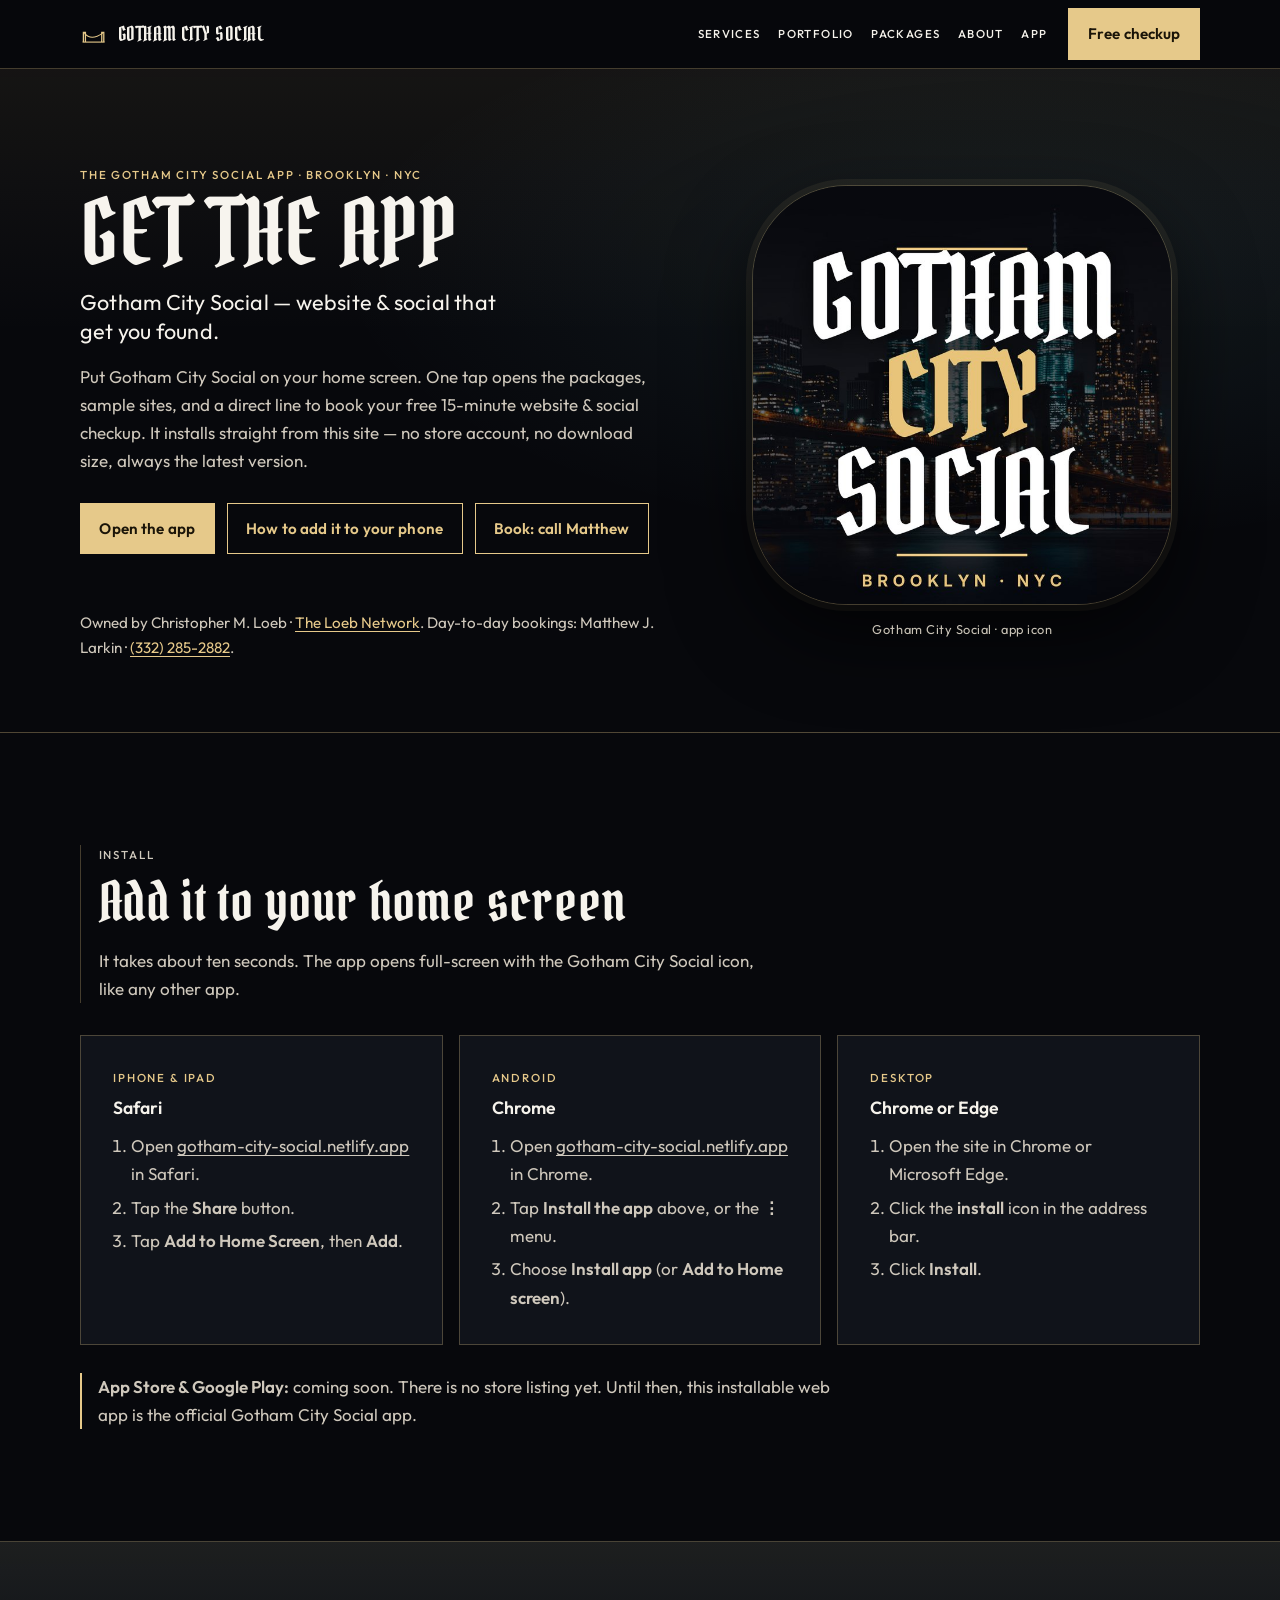
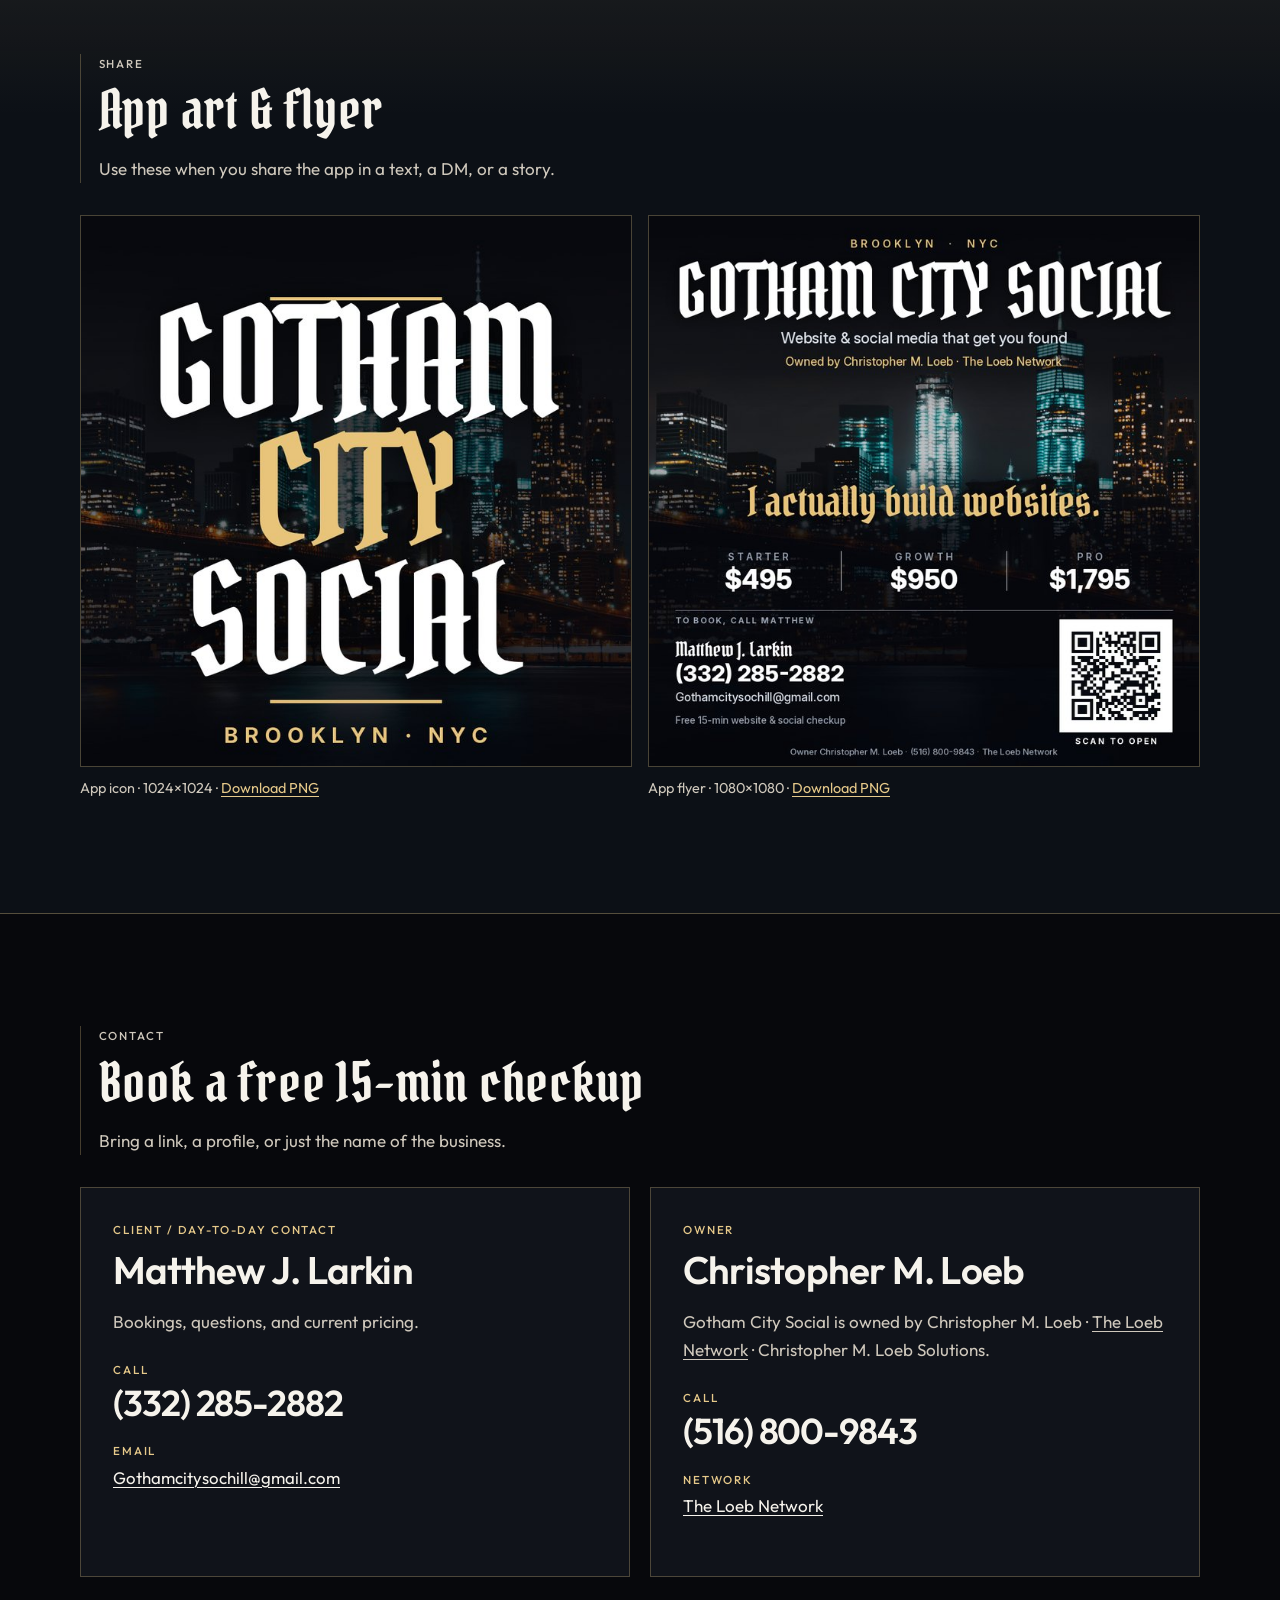
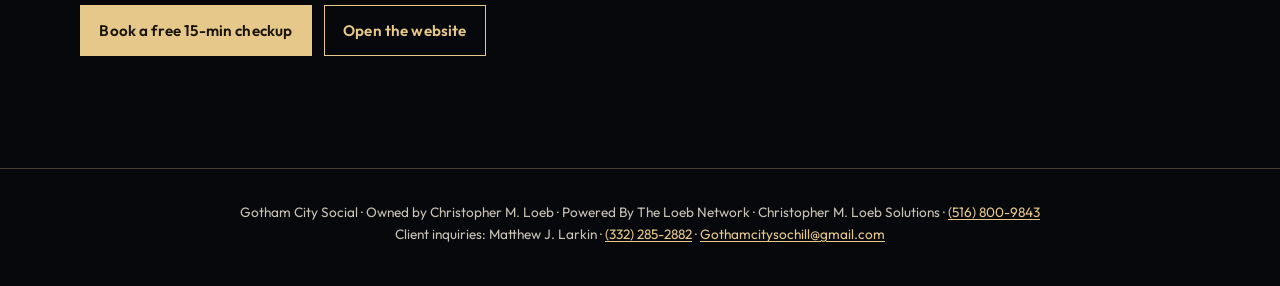
==== app/index.html @ 76d42163 "Add Gotham City Social web app: /app/ page, manifest, icons, service worker, Get the app links" ====
<!DOCTYPE html>
<html lang="en">
  <head>
    <meta charset="UTF-8" />
    <meta name="viewport" content="width=device-width, initial-scale=1" />
    <title>Get the app · Gotham City Social</title>
    <meta
      name="description"
      content="Get the Gotham City Social app — website &amp; social that get you found. Install it on your phone's home screen. Owned by Christopher M. Loeb · The Loeb Network. Bookings: Matthew J. Larkin, (332) 285-2882."
    />
    <meta name="theme-color" content="#07080c" />
    <meta property="og:title" content="Get the Gotham City Social app" />
    <meta property="og:description" content="Website &amp; social that get you found. Install Gotham City Social on your home screen." />
    <meta property="og:type" content="website" />
    <meta property="og:image" content="https://gotham-city-social.netlify.app/assets/app/GothamCitySocial_App_1024.png" />
    <meta name="twitter:card" content="summary_large_image" />
    <link rel="manifest" href="../manifest.webmanifest" />
    <link rel="icon" href="../favicon.svg" type="image/svg+xml" />
    <link rel="icon" href="../assets/app/icon-32.png" sizes="32x32" type="image/png" />
    <link rel="apple-touch-icon" href="../assets/app/icon-180.png" />
    <meta name="apple-mobile-web-app-capable" content="yes" />
    <meta name="mobile-web-app-capable" content="yes" />
    <meta name="apple-mobile-web-app-title" content="Gotham Social" />
    <meta name="apple-mobile-web-app-status-bar-style" content="black-translucent" />
    <link rel="preload" href="../assets/pirata-one-latin-400-normal.woff2" as="font" type="font/woff2" crossorigin />
    <link rel="stylesheet" crossorigin href="../assets/index-B3bpZX9e.css">
    <style>
      .app-hero { padding: clamp(3.5rem, 8vw, 6rem) 0 clamp(3rem, 6vw, 4.5rem); border-bottom: 1px solid var(--line);
        background: radial-gradient(90% 70% at 80% 30%, #8fe3ee14, transparent 60%), linear-gradient(#e6c98a10, transparent 40%), var(--bg); }
      .app-grid { display: grid; gap: clamp(2rem, 5vw, 4rem); align-items: center; grid-template-columns: 1.1fr 0.9fr; }
      .app-hero h1 { font-family: var(--font-gothic); font-weight: 400; color: #f7f4ee; text-transform: uppercase;
        font-size: clamp(3rem, 8vw, 5.6rem); line-height: 0.95; letter-spacing: 0.015em; margin: 0.4rem 0 0.8rem; }
      .app-hero .tagline { color: var(--ink); font-size: clamp(1.1rem, 2.2vw, 1.35rem); max-width: 30ch; }
      .app-hero .pitch { color: var(--muted); margin-top: 1rem; max-width: 52ch; }
      .app-art { justify-self: center; width: min(100%, 420px); }
      .app-art img { width: 100%; height: auto; display: block; border-radius: 22.5%; border: 1px solid var(--line);
        box-shadow: 0 30px 80px #000a, 0 0 0 6px #e6c98a14; }
      .app-art figcaption { color: var(--quiet); font-size: 0.8rem; text-align: center; margin-top: 0.9rem; letter-spacing: 0.04em; }
      .app-cta { display: flex; flex-wrap: wrap; gap: 0.75rem; margin-top: 1.75rem; }
      .app-cta [hidden] { display: none !important; }
      .install-status { color: var(--gold); font-size: 0.9rem; margin-top: 0.85rem; min-height: 1.3em; }
      .app-owner { color: var(--muted); font-size: 0.95rem; margin-top: 1.5rem; }
      .app-owner a { color: var(--gold); }
      .steps { display: grid; gap: 1rem; grid-template-columns: repeat(3, 1fr); margin-top: 2rem; }
      .steps h3 { font-family: var(--font-sans); font-weight: 600; font-size: 1.1rem; margin: 0.4rem 0 0.6rem; color: var(--ink); }
      .steps ol { margin: 0; padding-left: 1.15rem; color: var(--muted); display: grid; gap: 0.35rem; }
      .store-note { margin-top: 1.75rem; color: var(--muted); border-left: 2px solid var(--gold); padding-left: 1rem; max-width: 70ch; }
      .downloads { display: grid; gap: 1rem; grid-template-columns: repeat(2, minmax(0, 1fr)); margin-top: 2rem; }
      .downloads figure { margin: 0; }
      .downloads img { width: 100%; height: auto; display: block; border: 1px solid var(--line); }
      .downloads figcaption { margin-top: 0.6rem; color: var(--muted); font-size: 0.9rem; }
      .downloads a { color: var(--gold); }
      .app-contacts { display: grid; gap: 1.25rem; grid-template-columns: 1fr 1fr; margin-top: 2rem; }
      .ownership-strip { color: var(--quiet); text-align: center; font-size: 0.85rem; padding: 2rem 1.25rem 2.5rem; border-top: 1px solid var(--line); }
      .ownership-strip a { color: var(--gold); }
      @media (max-width: 860px) {
        .app-grid, .steps, .app-contacts { grid-template-columns: 1fr; }
        .app-art { order: -1; width: min(70%, 300px); }
      }
      @media (max-width: 520px) { .downloads { grid-template-columns: 1fr; } }
    </style>
  </head>
  <body>
    <a class="skip" href="#content">Skip to content</a>
    <header class="site-header">
      <div class="header-bar wrap">
        <a class="brand" href="../">
          <svg class="brand-mark" viewBox="0 0 32 32" aria-hidden="true">
            <path d="M4 26V14.5h2.4V26M25.6 26V14.5H28V26" fill="none" stroke="#e6c98a" stroke-width="1.5"/>
            <path d="M5.2 15.4C9 20.2 16 23 26.8 15.4" fill="none" stroke="#e6c98a" stroke-width="1.3"/>
            <path d="M3 26h26" stroke="#e6c98a" stroke-width="1.3"/>
          </svg>
          <span>Gotham City Social</span>
        </a>
        <nav class="desktop-nav" aria-label="Primary">
          <a href="../#services">Services</a>
          <a href="../#portfolio">Portfolio</a>
          <a href="../#packages">Packages</a>
          <a href="../#about">About</a>
          <a href="./" aria-current="page">App</a>
          <a class="btn btn-primary menu-cta" href="../#contact">Free checkup</a>
        </nav>
        <details class="menu">
          <summary>
            <span class="sr-only">Menu</span>
            <span class="burger" aria-hidden="true"><span></span></span>
          </summary>
          <nav class="menu-panel" aria-label="Primary">
            <a href="../#services">Services</a>
            <a href="../#portfolio">Portfolio</a>
            <a href="../#packages">Packages</a>
            <a href="../#about">About</a>
            <a href="./" aria-current="page">App</a>
            <a class="btn btn-primary menu-cta" href="../#contact">Free checkup</a>
          </nav>
        </details>
      </div>
    </header>

    <main id="content">
      <section class="app-hero" aria-labelledby="app-title">
        <div class="wrap app-grid">
          <div>
            <p class="kicker">The Gotham City Social app · Brooklyn · NYC</p>
            <h1 id="app-title">Get the app</h1>
            <p class="tagline">Gotham City Social — website &amp; social that get you found.</p>
            <p class="pitch">
              Put Gotham City Social on your home screen. One tap opens the packages, sample sites, and a direct line
              to book your free 15-minute website &amp; social checkup. It installs straight from this site — no store
              account, no download size, always the latest version.
            </p>
            <div class="app-cta">
              <button id="install-btn" class="btn btn-primary" type="button" hidden>Install the app</button>
              <a id="open-app" class="btn btn-primary" href="../">Open the app</a>
              <a class="btn btn-ghost" href="#install">How to add it to your phone</a>
              <a class="btn btn-ghost" href="tel:+13322852882">Book: call Matthew</a>
            </div>
            <p id="install-status" class="install-status" role="status"></p>
            <p class="app-owner">
              Owned by Christopher M. Loeb ·
              <a href="https://starfall-tek.github.io/loeb-network-preview/">The Loeb Network</a>.
              Day-to-day bookings: Matthew J. Larkin ·
              <a href="tel:+13322852882">(332) 285-2882</a>.
            </p>
          </div>
          <figure class="app-art">
            <img src="../assets/app/app-art-720.jpg" width="720" height="720"
              alt="Gotham City Social app icon: GOTHAM CITY SOCIAL in gothic lettering over the Brooklyn Bridge and Lower Manhattan skyline at night." />
            <figcaption>Gotham City Social · app icon</figcaption>
          </figure>
        </div>
      </section>

      <section class="section" id="install" aria-labelledby="install-title">
        <div class="wrap">
          <div class="section-intro">
            <p class="index">Install</p>
            <h2 id="install-title">Add it to your home screen</h2>
            <p>It takes about ten seconds. The app opens full-screen with the Gotham City Social icon, like any other app.</p>
          </div>
          <div class="steps">
            <div class="contact-card">
              <p class="kicker">iPhone &amp; iPad</p>
              <h3>Safari</h3>
              <ol>
                <li>Open <a href="https://gotham-city-social.netlify.app/">gotham-city-social.netlify.app</a> in Safari.</li>
                <li>Tap the <strong>Share</strong> button.</li>
                <li>Tap <strong>Add to Home Screen</strong>, then <strong>Add</strong>.</li>
              </ol>
            </div>
            <div class="contact-card">
              <p class="kicker">Android</p>
              <h3>Chrome</h3>
              <ol>
                <li>Open <a href="https://gotham-city-social.netlify.app/">gotham-city-social.netlify.app</a> in Chrome.</li>
                <li>Tap <strong>Install the app</strong> above, or the <strong>⋮</strong> menu.</li>
                <li>Choose <strong>Install app</strong> (or <strong>Add to Home screen</strong>).</li>
              </ol>
            </div>
            <div class="contact-card">
              <p class="kicker">Desktop</p>
              <h3>Chrome or Edge</h3>
              <ol>
                <li>Open the site in Chrome or Microsoft Edge.</li>
                <li>Click the <strong>install</strong> icon in the address bar.</li>
                <li>Click <strong>Install</strong>.</li>
              </ol>
            </div>
          </div>
          <p class="store-note">
            <strong>App Store &amp; Google Play:</strong> coming soon. There is no store listing yet. Until then, this
            installable web app is the official Gotham City Social app.
          </p>
        </div>
      </section>

      <section class="section band" id="share" aria-labelledby="share-title">
        <div class="wrap">
          <div class="section-intro">
            <p class="index">Share</p>
            <h2 id="share-title">App art &amp; flyer</h2>
            <p>Use these when you share the app in a text, a DM, or a story.</p>
          </div>
          <div class="downloads">
            <figure>
              <img src="../assets/app/app-art-720.jpg" width="720" height="720" loading="lazy"
                alt="Gotham City Social app icon, 1024 by 1024." />
              <figcaption>App icon · 1024×1024 ·
                <a href="../assets/app/GothamCitySocial_App_1024.png" download>Download PNG</a></figcaption>
            </figure>
            <figure>
              <img src="../assets/app/app-poster-720.jpg" width="720" height="720" loading="lazy"
                alt="Gotham City Social flyer: I actually build websites. Starter $495, Growth $950, Pro $1,795. To book, call Matthew J. Larkin at (332) 285-2882. QR code to the website." />
              <figcaption>App flyer · 1080×1080 ·
                <a href="../assets/app/GothamCitySocial_App_1080.png" download>Download PNG</a></figcaption>
            </figure>
          </div>
        </div>
      </section>

      <section class="section" id="contact" aria-labelledby="contact-title">
        <div class="wrap">
          <div class="section-intro">
            <p class="index">Contact</p>
            <h2 id="contact-title">Book a free 15-min checkup</h2>
            <p>Bring a link, a profile, or just the name of the business.</p>
          </div>
          <div class="app-contacts">
            <div class="contact-card">
              <p class="kicker">Client / day-to-day contact</p>
              <h2>Matthew J. Larkin</h2>
              <p class="offer">Bookings, questions, and current pricing.</p>
              <dl class="contact-list">
                <div><dt>Call</dt><dd><a class="phone" href="tel:+13322852882">(332) 285-2882</a></dd></div>
                <div><dt>Email</dt><dd><a class="email" href="mailto:Gothamcitysochill@gmail.com">Gothamcitysochill@gmail.com</a></dd></div>
              </dl>
            </div>
            <div class="contact-card">
              <p class="kicker">Owner</p>
              <h2>Christopher M. Loeb</h2>
              <p class="offer">
                Gotham City Social is owned by Christopher M. Loeb ·
                <a href="https://starfall-tek.github.io/loeb-network-preview/">The Loeb Network</a> · Christopher M. Loeb Solutions.
              </p>
              <dl class="contact-list">
                <div><dt>Call</dt><dd><a class="phone" href="tel:+15168009843">(516) 800-9843</a></dd></div>
                <div><dt>Network</dt><dd><a href="https://starfall-tek.github.io/loeb-network-preview/">The Loeb Network</a></dd></div>
              </dl>
            </div>
          </div>
          <div class="app-cta">
            <a class="btn btn-primary" href="../#contact">Book a free 15-min checkup</a>
            <a class="btn btn-ghost" href="../">Open the website</a>
          </div>
        </div>
      </section>
    </main>

    <footer class="ownership-strip">
      Gotham City Social · Owned by Christopher M. Loeb · Powered By The Loeb Network · Christopher M. Loeb Solutions ·
      <a href="tel:+15168009843">(516) 800-9843</a><br />
      Client inquiries: Matthew J. Larkin · <a href="tel:+13322852882">(332) 285-2882</a> ·
      <a href="mailto:Gothamcitysochill@gmail.com">Gothamcitysochill@gmail.com</a>
    </footer>

    <script>
      (function () {
        var menu = document.querySelector(".menu");
        if (menu) menu.querySelectorAll("a").forEach(function (a) { a.addEventListener("click", function () { menu.removeAttribute("open"); }); });
        if ("serviceWorker" in navigator) {
          window.addEventListener("load", function () { navigator.serviceWorker.register("../sw.js", { scope: "../" }).catch(function () {}); });
        }
        var btn = document.getElementById("install-btn");
        var status = document.getElementById("install-status");
        var deferred = null;
        var standalone = window.matchMedia("(display-mode: standalone)").matches || window.navigator.standalone === true;
        if (standalone) { status.textContent = "You're using the installed app."; }
        else if (/iphone|ipad|ipod/i.test(navigator.userAgent)) {
          status.textContent = "On iPhone/iPad: tap Share, then Add to Home Screen.";
        }
        window.addEventListener("beforeinstallprompt", function (e) {
          e.preventDefault(); deferred = e; btn.hidden = false;
        });
        btn.addEventListener("click", function () {
          if (!deferred) return;
          deferred.prompt();
          deferred.userChoice.then(function (r) {
            status.textContent = r.outcome === "accepted" ? "Installed — look for Gotham Social on your home screen." : "No problem — you can install it any time from this page.";
            deferred = null; btn.hidden = true;
          });
        });
        window.addEventListener("appinstalled", function () { status.textContent = "Installed — look for Gotham Social on your home screen."; btn.hidden = true; });
      })();
    </script>
  </body>
</html>
---- assets/index-B3bpZX9e.css ----
@font-face{font-family:"Pirata One";font-style:normal;font-display:swap;font-weight:400;src:url(./pirata-one-latin-400-normal.woff2)format("woff2");unicode-range:U+0000-00FF,U+0131,U+0152-0153,U+02BB-02BC,U+02C6,U+02DA,U+02DC,U+0304,U+0308,U+0329,U+2000-206F,U+20AC,U+2122,U+2191,U+2193,U+2212,U+2215,U+FEFF,U+FFFD}@font-face{font-family:Outfit;font-style:normal;font-display:swap;font-weight:400;src:url(./outfit-latin-400-normal-BGsTXAXT.woff2)format("woff2"),url(./outfit-latin-400-normal-DMwTpYkH.woff)format("woff")}@font-face{font-family:Outfit;font-style:normal;font-display:swap;font-weight:500;src:url(./outfit-latin-500-normal-DKnIMDSk.woff2)format("woff2"),url(./outfit-latin-500-normal-ClnHRwRh.woff)format("woff")}@font-face{font-family:Outfit;font-style:normal;font-display:swap;font-weight:600;src:url(./outfit-latin-600-normal-B7SfZ07L.woff2)format("woff2"),url(./outfit-latin-600-normal-BEfTtDA7.woff)format("woff")}:root{--bg:#07080c;--bg-raise:#10131a;--ink:#f6f3ec;--muted:#cfc8bc;--quiet:#c8c2b6;--gold:#e6c98a;--gold-deep:#c6a15e;--line:#e6c98a47;--teal:#8fe3ee;--font-sans:"Outfit", "Avenir Next", "Segoe UI", sans-serif;--font-gothic:"Pirata One", Palatino, "Palatino Linotype", serif;--font-quote:"Pirata One", Palatino, "Palatino Linotype", serif;--header:4.25rem;--wrap:1120px;--lightningcss-light: ;--lightningcss-dark:initial;color-scheme:dark}*,:before,:after{box-sizing:border-box}html{scroll-behavior:smooth}body{font-family:var(--font-sans);color:var(--ink);background:var(--bg);text-rendering:optimizelegibility;margin:0;font-size:1.0625rem;font-weight:400;line-height:1.65}img,svg{max-width:100%}h1,h2,h3,p,blockquote,dl,dd{margin:0}a{color:inherit;text-underline-offset:.18em}:focus-visible{outline:2px solid var(--gold);outline-offset:3px}::selection{color:#1a1408;background:#e6c98a}.sr-only{clip:rect(0, 0, 0, 0);white-space:nowrap;border:0;width:1px;height:1px;margin:-1px;padding:0;position:absolute;overflow:hidden}.skip{z-index:100;background:var(--gold);color:#1a1408;padding:.65rem .9rem;font-weight:600;text-decoration:none;position:fixed;top:.75rem;left:1rem;transform:translateY(-160%)}.skip:focus{transform:none}.skip:focus-visible,.btn-primary:focus-visible{outline-color:#fff8e8}.wrap{width:min(var(--wrap), calc(100% - 2.5rem));margin-inline:auto}.kicker,.index,.rate-tag,.contact-list dt,.field label,.menu-panel a:not(.btn){letter-spacing:.16em;text-transform:uppercase;color:var(--gold);font-size:.72rem;font-weight:500}.section{padding:clamp(4.25rem,9vw,7rem) 0;scroll-margin-top:5.25rem}.section h2,.borough-cta h2,.hero h1,.footer-brand{font-family:var(--font-gothic);letter-spacing:.015em;text-wrap:balance;font-weight:400;line-height:1.08}.section h2{margin:.55rem 0 1rem;font-size:clamp(2.2rem,4.6vw,3.35rem);line-height:1.08}.lede,.section-intro p,.about-copy p{color:var(--muted);max-width:62ch}.section-intro p+p,.about-copy p+p{margin-top:1rem}.site-header{z-index:30;border-bottom:1px solid var(--line);-webkit-backdrop-filter:blur(16px);backdrop-filter:blur(16px);background:#07080ceb;position:sticky;top:0}.header-bar{min-height:var(--header);justify-content:space-between;align-items:center;gap:1rem;display:flex}.brand{color:var(--ink);align-items:center;gap:.65rem;min-height:44px;text-decoration:none;display:inline-flex}.brand-mark{flex:none;width:1.7rem;height:1.7rem}.brand span{font-family:var(--font-gothic);letter-spacing:.03em;text-transform:uppercase;font-size:1.28rem;font-weight:400;line-height:1}summary{cursor:pointer;place-items:center;min-width:44px;min-height:44px;list-style:none;display:grid}summary::-webkit-details-marker{display:none}.burger{width:20px;height:14px;display:block;position:relative}.burger:before,.burger:after,.burger span{background:var(--ink);content:"";width:100%;height:1.5px;position:absolute;left:0}.burger:before{top:0}.burger span{top:6px}.burger:after{bottom:0}.menu[open] .burger:before{top:6px;transform:rotate(45deg)}.menu[open] .burger:after{bottom:6px;transform:rotate(-45deg)}.menu[open] .burger span{opacity:0}.menu-panel{border-bottom:1px solid var(--line);background:#0c0e13;flex-direction:column;gap:.15rem;padding:.4rem 1.25rem 1.15rem;display:none;position:absolute;top:100%;left:0;right:0}.menu[open] .menu-panel{display:flex}.menu-panel a:not(.btn){min-height:44px;color:var(--ink);align-items:center;font-size:.82rem;text-decoration:none;display:flex}.menu-panel a:not(.btn):hover{color:var(--gold)}.menu-cta{align-self:flex-start;margin-top:.4rem}.desktop-nav{display:none}.desktop-nav a:not(.btn){min-height:44px;color:var(--ink);letter-spacing:.12em;text-transform:uppercase;align-items:center;font-size:.72rem;font-weight:500;text-decoration:none;display:inline-flex}.desktop-nav a:not(.btn):hover{color:var(--gold)}.hero{min-height:calc(100svh - var(--header));background:radial-gradient(50% 42% at 86% 12%,#5ec4d02e,#0000 62%),radial-gradient(38% 32% at 6% 18%,#d6a85424,#0000 58%),linear-gradient(#05060a 0%,#0c121a 48%,#101820 78%,#07080c 100%);flex-direction:column;display:flex}.hero-copy{max-width:920px;padding-top:clamp(2.4rem,6vw,4.5rem);padding-bottom:1.25rem}.hero h1{color:#f7f4ee;text-transform:uppercase;margin:.35rem 0 .85rem;font-size:clamp(3.15rem,8vw,6.4rem);line-height:.95}.tagline{letter-spacing:.01em;max-width:36rem;font-size:clamp(1.15rem,2vw,1.4rem);font-weight:400;line-height:1.35}.hero-quote{max-width:18em;font-family:var(--font-quote);color:var(--gold);margin:1.35rem 0 0;font-size:clamp(2.4rem,5.4vw,4.15rem);font-style:normal;font-weight:400;letter-spacing:.01em;line-height:1.12}.hero-quote:before{content:"";background:var(--gold);width:3rem;height:1px;margin-bottom:.75rem;display:block}.cta-row{flex-wrap:wrap;gap:.75rem;margin-top:1.6rem;display:flex}.btn{border:1px solid var(--gold);min-height:48px;font:inherit;letter-spacing:.01em;cursor:pointer;color:var(--gold);background:0 0;justify-content:center;align-items:center;padding:.75rem 1.15rem;font-size:.95rem;font-weight:600;text-decoration:none;display:inline-flex}.btn-primary{background:var(--gold);color:#1a1408}.btn-primary:hover{background:#f0d7a4}.btn-ghost:hover{background:#e6c98a1a}.hero-contact{color:var(--muted);flex-wrap:wrap;gap:.35rem .7rem;margin-top:1.35rem;display:flex}.hero-contact a{color:var(--gold)}.hero-contact a[href^=mailto\:]{overflow-wrap:anywhere}.skyline-wrap{background:linear-gradient(#0000 0%,#2040568c 48%,#0c121a26 100%);height:clamp(200px,32vw,380px);margin-top:auto}.skyline{object-fit:cover;object-position:center bottom;width:100%;height:100%;display:block}.borough-cta{border-bottom:1px solid var(--line);background:radial-gradient(55% 90% at 100% 40%,#5ec4d029,#0000 62%),radial-gradient(40% 80% at 0 80%,#d6a8541a,#0000 60%),#0b1016;padding:clamp(3.25rem,8vw,5rem) 0}.borough-cta h2{max-width:18ch;margin:.45rem 0 1.35rem;font-size:clamp(2.2rem,4.6vw,3.35rem)}.portfolio-strip{scroll-snap-type:x mandatory;grid-auto-columns:minmax(240px,78vw);grid-auto-flow:column;gap:.85rem;margin:1.75rem 0 0;padding:0 0 .75rem;scroll-padding-inline:.25rem;list-style:none;display:grid;overflow-x:auto}.portfolio-strip li{scroll-snap-align:start}.folio{height:100%;min-height:100%;color:var(--ink);border:1px solid var(--line);background:#0e1117;flex-direction:column;text-decoration:none;display:flex}.folio:hover{border-color:var(--gold)}.flag{color:var(--gold);letter-spacing:.02em;border-bottom:1px solid var(--line);padding:.5rem .75rem;font-size:.75rem;font-weight:500;display:block}.mini{gap:.35rem;min-height:168px;padding:.85rem;display:grid}.mini-kicker{letter-spacing:.14em;text-transform:uppercase;font-size:.68rem}.mini-title{font-size:1.35rem;line-height:1}.mini-line{opacity:.85;border-top:1px solid;justify-content:space-between;gap:.75rem;padding-top:.3rem;font-size:.85rem;display:flex}.mini-hester{color:#2a2118;background:#f3ecdf}.mini-hester .mini-title{font-family:Georgia,Iowan Old Style,serif}.mini-salt{color:#f3e6d4;background:#17130f}.mini-salt .mini-kicker,.mini-salt .mini-title{color:#e4c27a}.mini-ada{color:#161616;background:#f7f4ef}.ada-grid{grid-template-rows:46px 46px;grid-template-columns:1.2fr .8fr;gap:.35rem;display:grid}.ada-grid span:first-child{background:#163a78}.ada-grid span:nth-child(2){background:#e4572e}.ada-grid span:nth-child(3){background:#efd8b4}.ada-grid span:nth-child(4){background:#111}.mini-linden{color:#f4efe6;background:#111}.mini-linden .mini-title{letter-spacing:.08em;text-transform:uppercase;font-size:1.05rem}.mini-linden .mini-kicker{color:#d45b4a}.mini-marigold{color:#243024;background:#f6f1e4}.mini-marigold .mini-kicker{color:#c56a12}.mini-marigold .mini-title{font-family:Georgia,Iowan Old Style,serif}.folio-meta{border-top:1px solid var(--line);gap:.15rem;padding:.8rem .85rem .95rem;display:grid}.folio-name{font-weight:600}.folio-kind{color:var(--muted);font-size:.92rem}.channels{color:var(--gold);letter-spacing:.02em;flex-wrap:wrap;gap:.15rem 0;margin-top:.45rem;font-size:.78rem;font-weight:500;display:flex}.channels span+span:before{content:"·";color:var(--gold-deep);margin:0 .4rem}.scope{color:var(--ink);margin-top:.4rem}.package .channels{margin-top:.35rem}.services-layout{gap:2.25rem;display:grid}.section-intro{border-left:1px solid var(--line);padding-left:1.1rem}.service-list{margin:0;padding:0;list-style:none}.service-list li{border-top:1px solid var(--line);grid-template-columns:auto 1fr;gap:1rem 1.15rem;padding:1.2rem 0;display:grid}.service-list li:last-child{border-bottom:1px solid var(--line)}.num{font-family:var(--font-sans);color:var(--gold);padding-top:.15rem;font-size:1.7rem;line-height:1}.service-list h3,.process h3,.package h3{font-family:var(--font-sans);letter-spacing:0;text-transform:none;color:var(--ink);font-size:1.15rem;font-weight:500}.service-list p,.process p,.package p,.package li{color:var(--muted)}.process{gap:1.25rem;margin:clamp(2.5rem,6vw,4rem) auto 0;padding:0;list-style:none;display:grid}.process li{border-top:1px solid var(--line);padding-top:.9rem}.process .step{font-family:var(--font-sans);color:var(--gold);margin-bottom:.35rem;font-size:1.65rem;line-height:1;display:block}.band{border-block:1px solid var(--line);background:linear-gradient(#e6c98a14,#0000 18%),#0c1016}.price-grid{margin-top:2.2rem}.package{padding:1.5rem 0 1.35rem}.package+.package{border-top:1px solid var(--line)}.package.featured{box-shadow:inset 0 2px 0 var(--gold)}.package h3{letter-spacing:.2em;text-transform:uppercase;color:var(--gold);font-size:.78rem;font-weight:500}.price{letter-spacing:-.03em;color:var(--ink);font-variant-numeric:lining-nums;margin-top:.35rem;font-size:clamp(2.7rem,5vw,3.5rem);font-weight:600;line-height:1}.rate-tag{letter-spacing:.12em;margin-top:.45rem}.blurb{color:var(--ink);max-width:36ch;margin:.9rem 0 .35rem}.package ul{margin:.85rem 0 1.2rem;padding:0;list-style:none}.package li{margin:.4rem 0;padding-left:1rem;position:relative}.package li:before{content:"";background:var(--gold);width:.45rem;height:1px;position:absolute;top:.72em;left:0}.text-link{color:var(--gold);font-weight:500}.price-disclaimer{max-width:68ch;color:var(--muted);margin-top:1.5rem}.price-disclaimer a{color:var(--gold);overflow-wrap:anywhere}.about-grid{gap:2.5rem;display:grid}.about-quote{font-family:var(--font-quote);color:var(--gold);margin:.2rem 0 1.1rem;font-size:clamp(1.8rem,3vw,2.4rem);font-style:normal;font-weight:400;line-height:1.15}.place{color:var(--ink);margin-top:1.25rem}.contact-card{background:var(--bg-raise);border:1px solid var(--line);padding:clamp(1.25rem,3vw,2rem);scroll-margin-top:5.5rem}.contact-card h2{font-family:var(--font-sans);letter-spacing:-.02em;font-size:clamp(1.85rem,3vw,2.4rem);font-weight:600;line-height:1.15}.contact-card .kicker{margin-bottom:.35rem}.contact-card .offer{color:var(--muted);margin-top:.85rem}.contact-list{gap:1.1rem;margin:1.45rem 0 1.5rem;display:grid}.contact-list div{margin:0}.contact-list dd{margin:.2rem 0 0}.contact-list a{text-decoration-thickness:1px}.contact-list a:hover{color:var(--gold)}.phone{letter-spacing:-.03em;font-size:clamp(1.7rem,3vw,2.25rem);font-weight:600;line-height:1.15;text-decoration:none}.email{overflow-wrap:anywhere;font-size:1.05rem}.checkup-form{gap:.9rem;display:grid}.field label{margin-bottom:.4rem;display:block}input,textarea{width:100%;color:var(--ink);font:inherit;background:#0b0d12;border:1px solid #e6c98a66;border-radius:0;padding:.8rem .85rem;font-size:1rem}textarea{resize:vertical;min-height:8rem}input:focus-visible,textarea:focus-visible{outline-offset:1px;border-color:var(--gold)}:is(input:user-invalid,textarea:user-invalid){border-color:#e7b4b4}::placeholder{color:#b7b1a6}.form-note,.form-status{color:var(--muted);font-size:.95rem}.form-status:empty{display:none}.form-note a{color:var(--gold)}.checkup-form .btn{justify-self:start}.site-footer{border-top:1px solid var(--line);background:#05060a;padding-top:clamp(2.5rem,6vw,3.5rem)}.footer-grid{gap:1.5rem;display:grid}.footer-brand{text-transform:uppercase;margin-bottom:.45rem;font-size:clamp(2.15rem,4vw,3rem)}.site-footer p{color:var(--muted)}.site-footer .contact-name{color:var(--ink);font-weight:500}.site-footer a{color:var(--ink);text-decoration:none}.site-footer a:hover{color:var(--gold);text-decoration:underline}.footer-links{flex-wrap:wrap;gap:.35rem 1rem;margin-top:.35rem;display:flex}.footer-links a{align-items:center;min-height:44px;display:inline-flex}.footer-meta{border-top:1px solid #e6c98a24;flex-wrap:wrap;justify-content:space-between;gap:.4rem 1.5rem;margin-top:2rem;padding-top:1rem;font-size:.92rem;display:flex}.site-footer .operator{text-align:center;font-family:var(--font-sans);letter-spacing:.01em;color:var(--quiet);margin:1.75rem 0 0;padding:0 1.25rem 1.15rem;font-size:.6875rem;font-weight:400;line-height:1.45}@media (width>=720px){.process{grid-template-columns:repeat(3,1fr);gap:1.5rem}}@media (width>=800px){.portfolio-strip{grid-template-columns:repeat(auto-fit,minmax(210px,1fr));grid-auto-columns:auto;grid-auto-flow:row;overflow:visible}}@media (width>=900px){.services-layout{grid-template-columns:minmax(240px,.85fr) 1.15fr;align-items:start;gap:4rem}.section-intro{position:sticky;top:6.5rem}.about-grid{grid-template-columns:1fr 1fr;align-items:start;gap:4rem}}@media (width>=1080px){.menu{display:none}.desktop-nav{align-items:center;gap:1.1rem;display:flex}.desktop-nav .menu-cta{margin-top:0;margin-left:.2rem}}@media (width>=960px){.price-grid{grid-template-columns:repeat(3,1fr);align-items:stretch;display:grid}.package{padding:.35rem 1.5rem .5rem}.package+.package{border-top:0;border-left:1px solid var(--line)}.footer-grid{grid-template-columns:1.4fr .8fr 1fr;gap:2rem}}@media (prefers-reduced-motion:reduce){html{scroll-behavior:auto}*,:before,:after{scroll-behavior:auto!important;transition-duration:.01ms!important;animation-duration:.01ms!important;animation-iteration-count:1!important}}@media (forced-colors:active){.btn-primary,.btn-ghost,.skip{color:buttontext;background:buttonface;border:1px solid buttontext}.site-header,.package+.package,.service-list li{border-color:canvastext}}@media print{.site-header,.skip,.skyline-wrap,.checkup-form{display:none}body{color:#000;background:#fff}a{text-decoration:underline}}
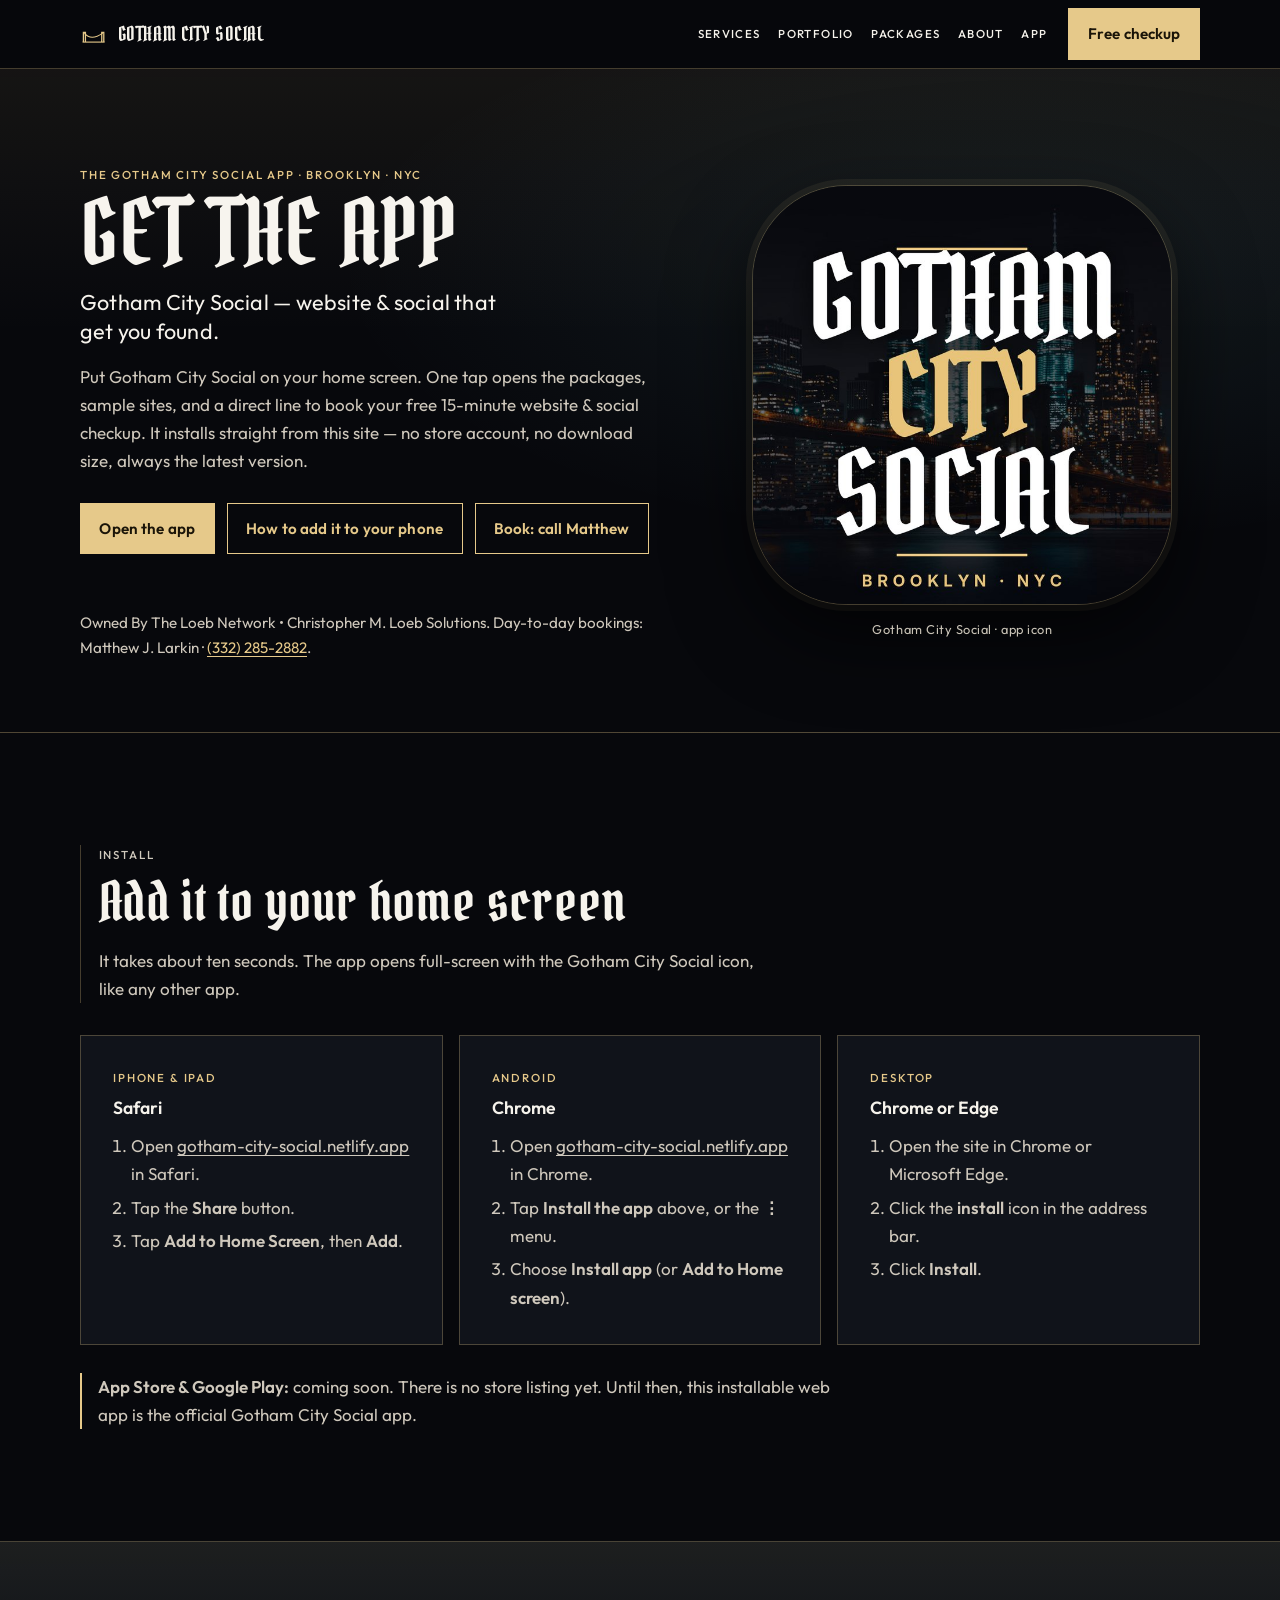
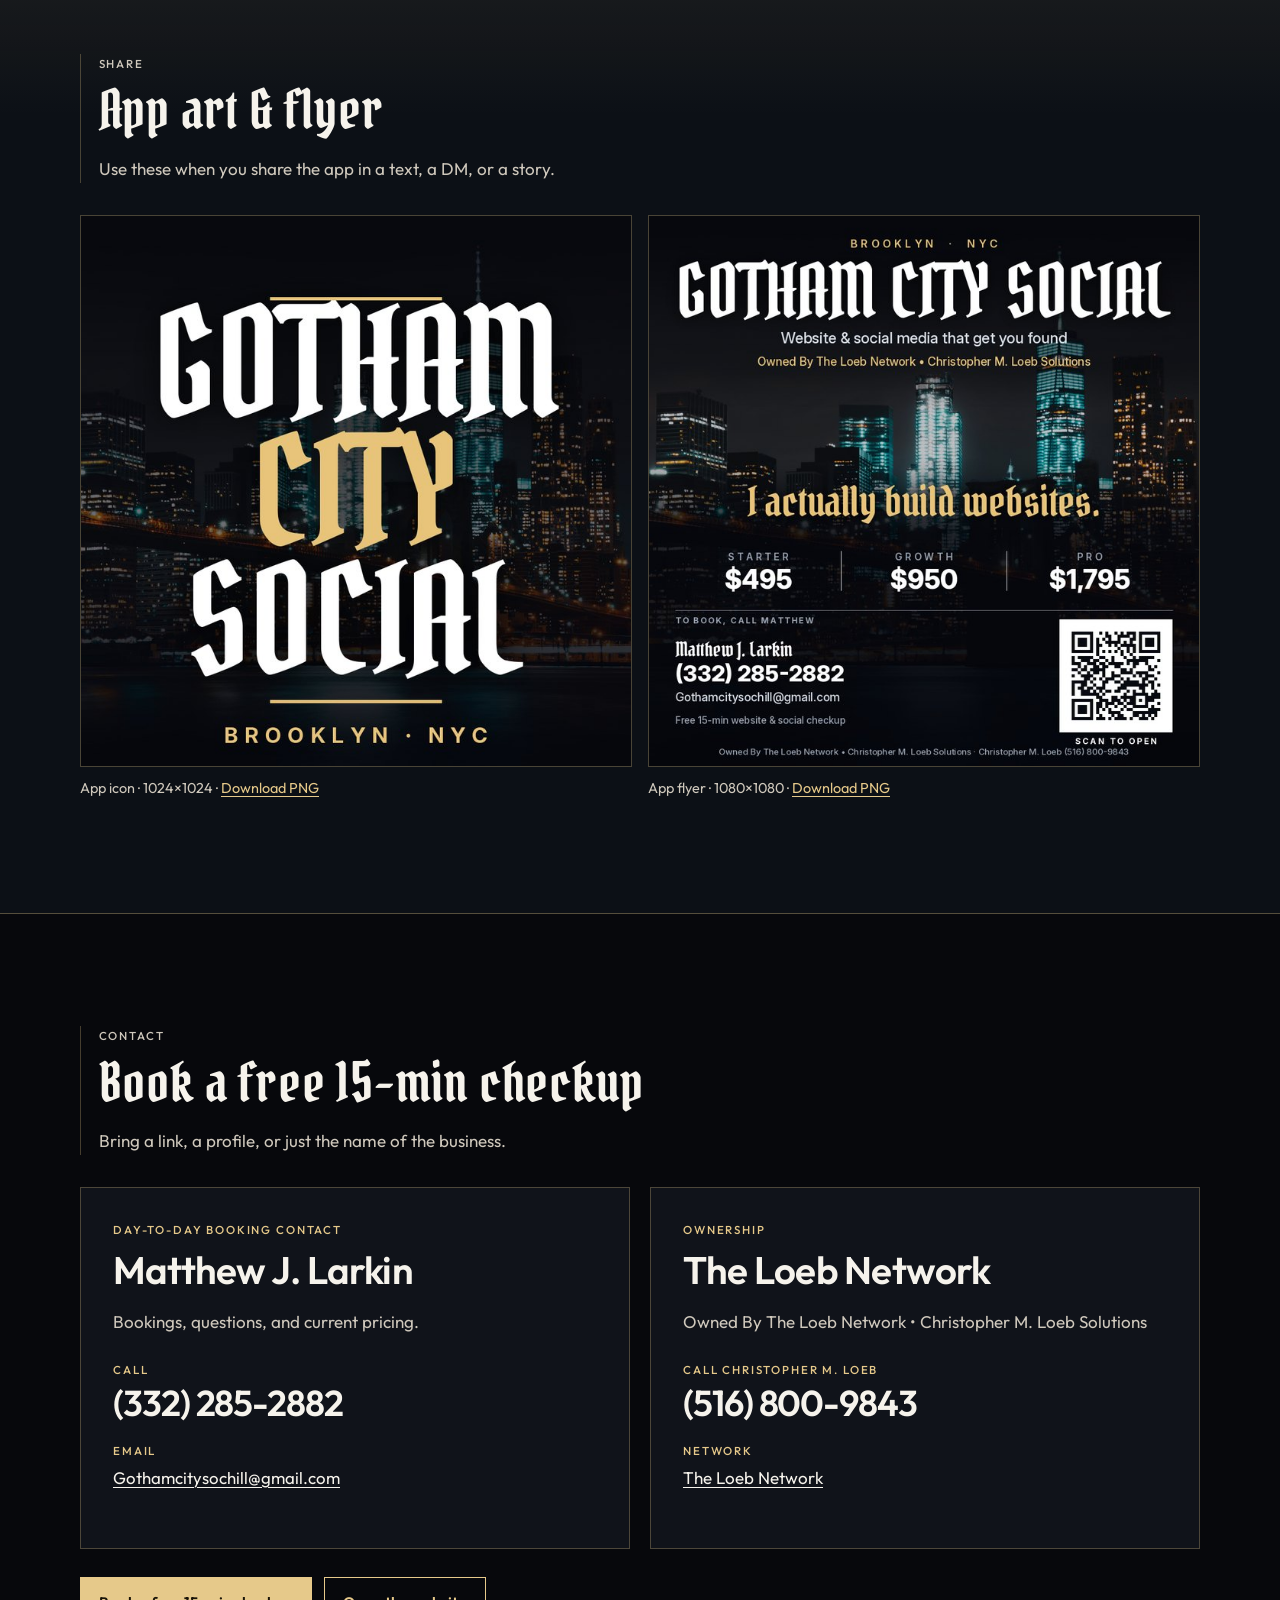
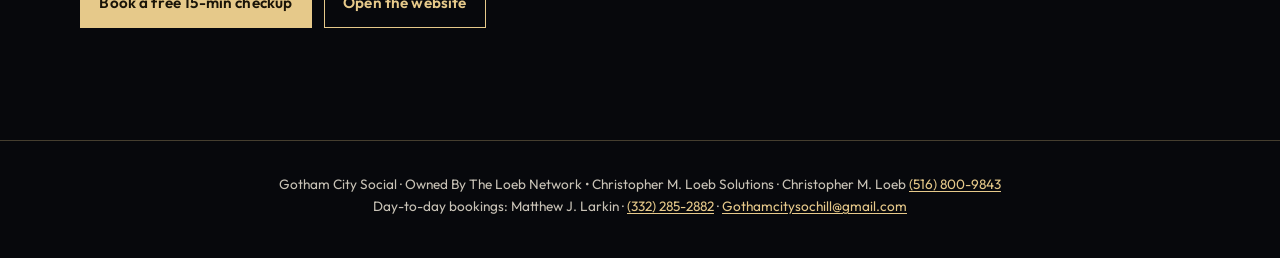
==== commit fb3208a5: "Ownership branding: Owned By The Loeb Network • Christopher M. Loeb Solutions Hero, about, contact c" ====
--- a/app/index.html
+++ b/app/index.html
@@ -6,7 +6,7 @@
     <title>Get the app · Gotham City Social</title>
     <meta
       name="description"
-      content="Get the Gotham City Social app — website &amp; social that get you found. Install it on your phone's home screen. Owned by Christopher M. Loeb · The Loeb Network. Bookings: Matthew J. Larkin, (332) 285-2882."
+      content="Get the Gotham City Social app — website &amp; social that get you found. Install it on your phone's home screen. Owned By The Loeb Network • Christopher M. Loeb Solutions. Day-to-day bookings: Matthew J. Larkin, (332) 285-2882."
     />
     <meta name="theme-color" content="#07080c" />
     <meta property="og:title" content="Get the Gotham City Social app" />
@@ -117,8 +117,7 @@
             </div>
             <p id="install-status" class="install-status" role="status"></p>
             <p class="app-owner">
-              Owned by Christopher M. Loeb ·
-              <a href="https://starfall-tek.github.io/loeb-network-preview/">The Loeb Network</a>.
+              Owned By The Loeb Network • Christopher M. Loeb Solutions.
               Day-to-day bookings: Matthew J. Larkin ·
               <a href="tel:+13322852882">(332) 285-2882</a>.
             </p>
@@ -207,7 +206,7 @@
           </div>
           <div class="app-contacts">
             <div class="contact-card">
-              <p class="kicker">Client / day-to-day contact</p>
+              <p class="kicker">Day-to-day booking contact</p>
               <h2>Matthew J. Larkin</h2>
               <p class="offer">Bookings, questions, and current pricing.</p>
               <dl class="contact-list">
@@ -216,14 +215,11 @@
               </dl>
             </div>
             <div class="contact-card">
-              <p class="kicker">Owner</p>
-              <h2>Christopher M. Loeb</h2>
-              <p class="offer">
-                Gotham City Social is owned by Christopher M. Loeb ·
-                <a href="https://starfall-tek.github.io/loeb-network-preview/">The Loeb Network</a> · Christopher M. Loeb Solutions.
-              </p>
+              <p class="kicker">Ownership</p>
+              <h2>The Loeb Network</h2>
+              <p class="offer">Owned By The Loeb Network • Christopher M. Loeb Solutions</p>
               <dl class="contact-list">
-                <div><dt>Call</dt><dd><a class="phone" href="tel:+15168009843">(516) 800-9843</a></dd></div>
+                <div><dt>Call Christopher M. Loeb</dt><dd><a class="phone" href="tel:+15168009843">(516) 800-9843</a></dd></div>
                 <div><dt>Network</dt><dd><a href="https://starfall-tek.github.io/loeb-network-preview/">The Loeb Network</a></dd></div>
               </dl>
             </div>
@@ -237,9 +233,9 @@
     </main>
 
     <footer class="ownership-strip">
-      Gotham City Social · Owned by Christopher M. Loeb · Powered By The Loeb Network · Christopher M. Loeb Solutions ·
-      <a href="tel:+15168009843">(516) 800-9843</a><br />
-      Client inquiries: Matthew J. Larkin · <a href="tel:+13322852882">(332) 285-2882</a> ·
+      Gotham City Social · Owned By The Loeb Network • Christopher M. Loeb Solutions ·
+      Christopher M. Loeb <a href="tel:+15168009843">(516) 800-9843</a><br />
+      Day-to-day bookings: Matthew J. Larkin · <a href="tel:+13322852882">(332) 285-2882</a> ·
       <a href="mailto:Gothamcitysochill@gmail.com">Gothamcitysochill@gmail.com</a>
     </footer>
 
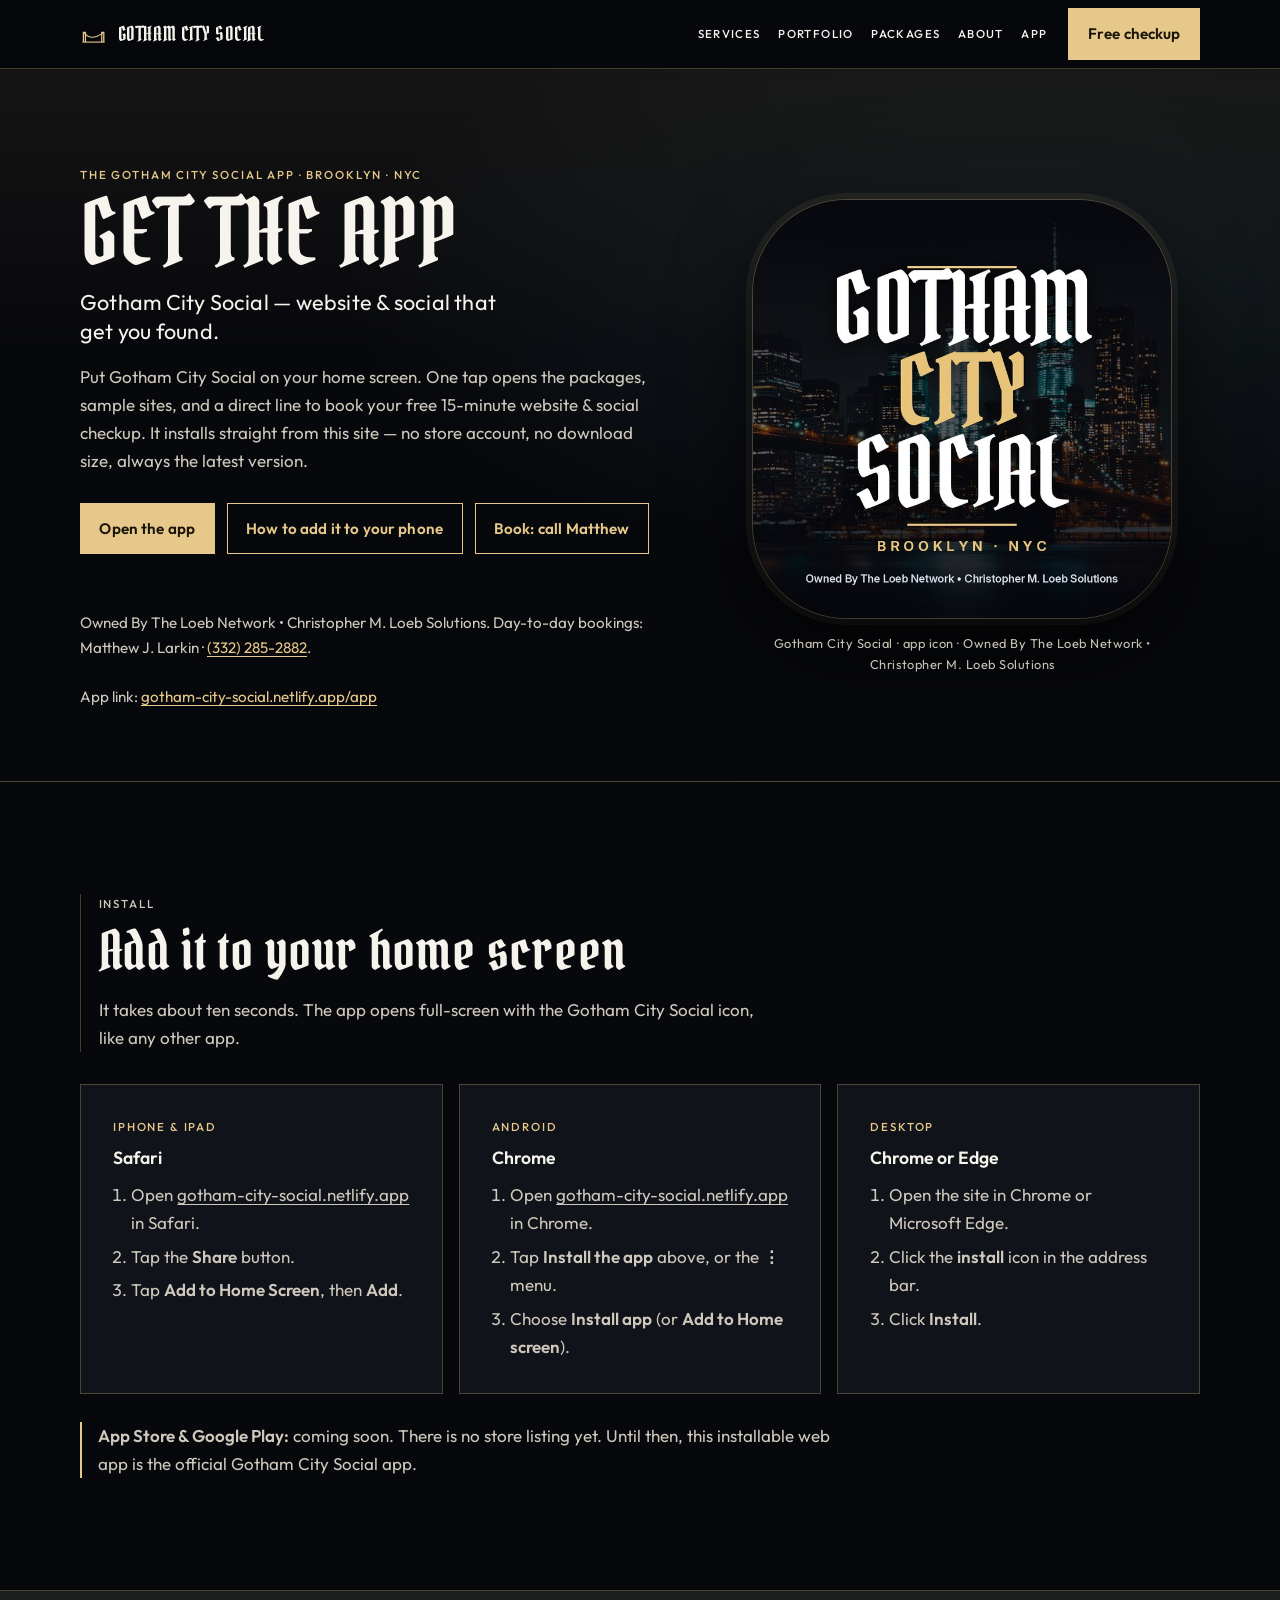
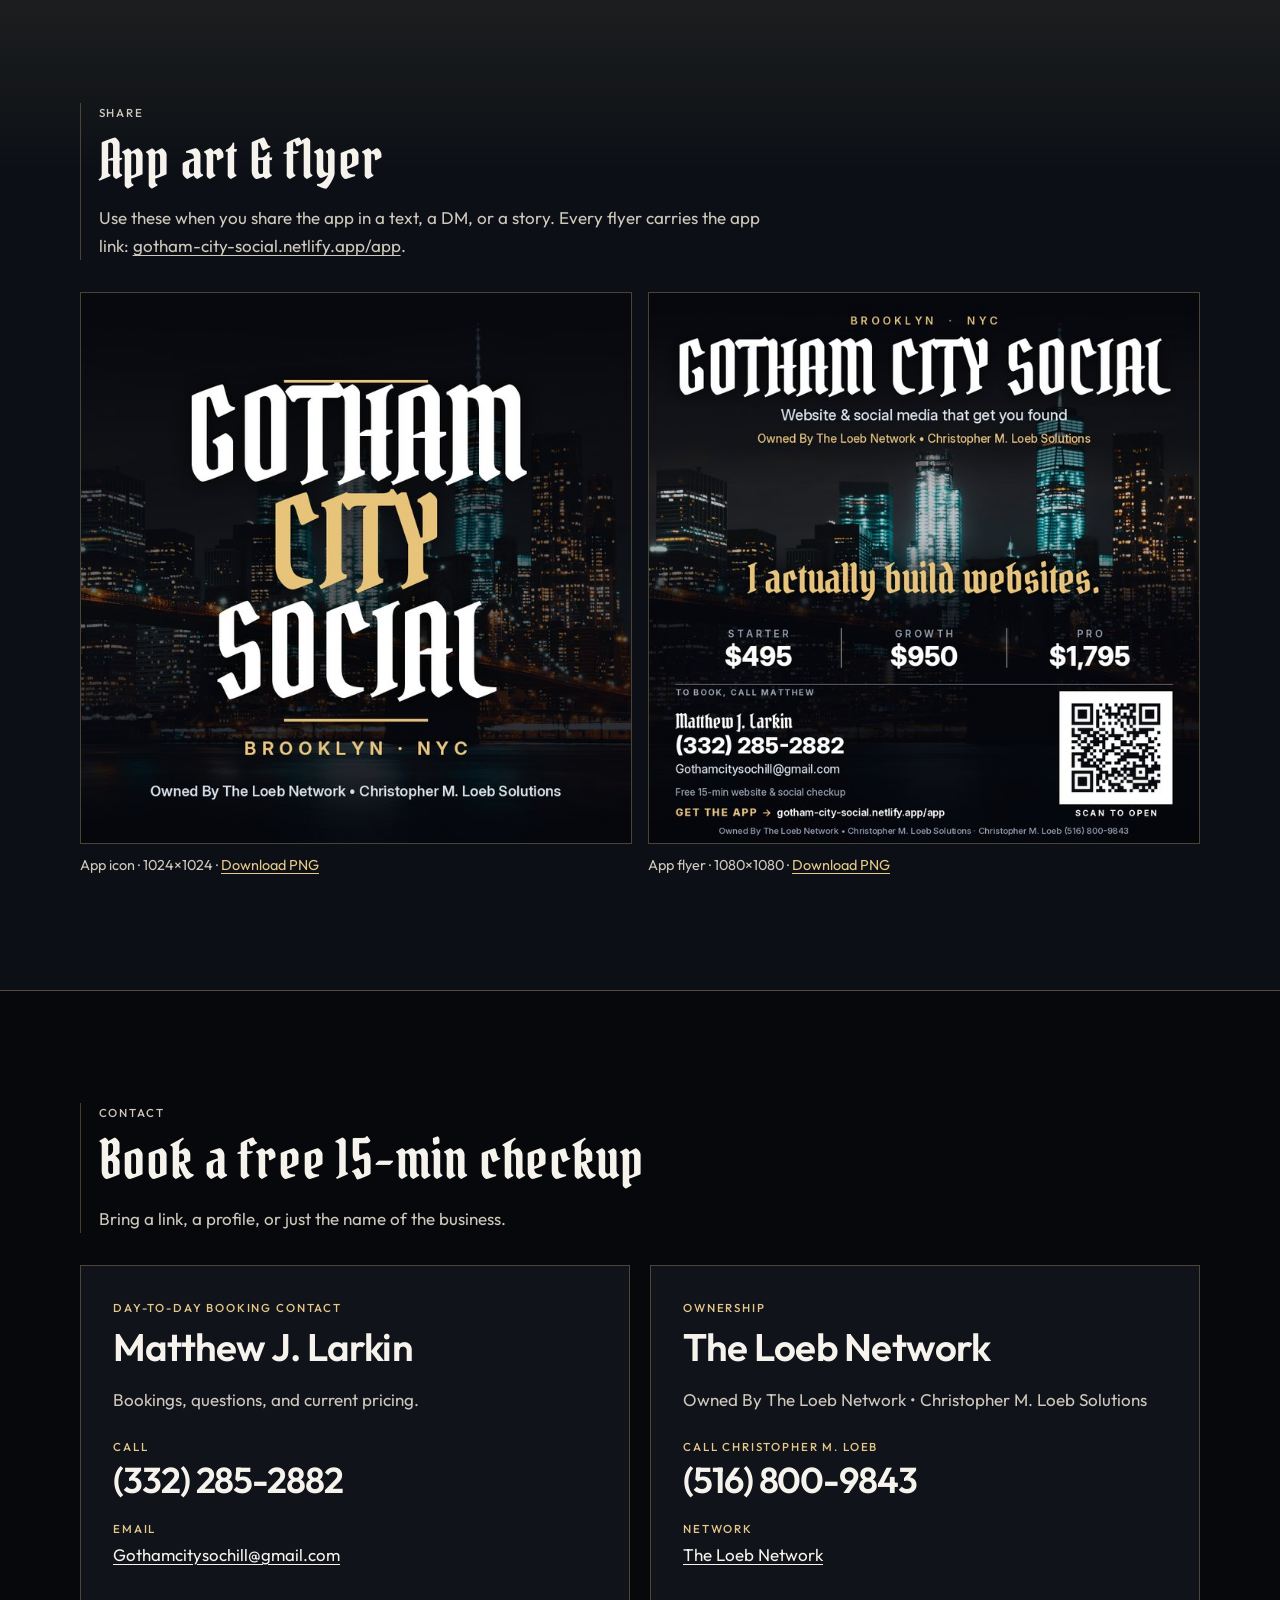
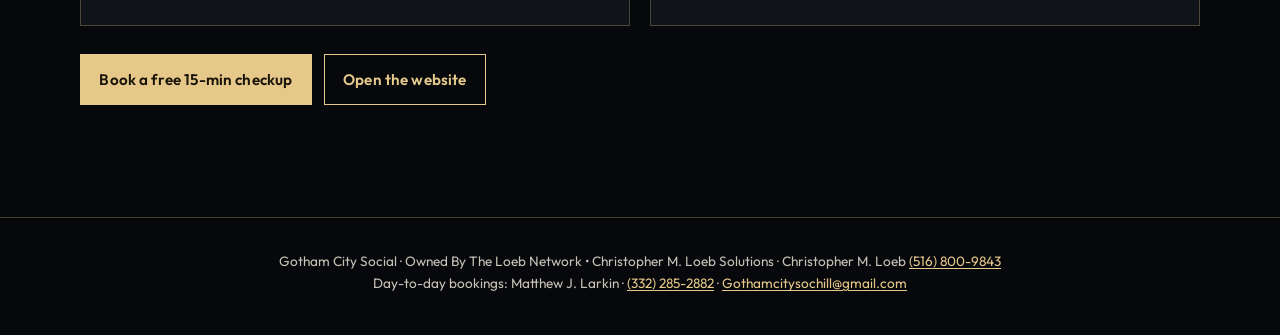
==== commit 43955c2b: "App link on flyers; refresh app icon/flyer art with ownership line; sw cache v3" ====
--- a/app/index.html
+++ b/app/index.html
@@ -12,12 +12,12 @@
     <meta property="og:title" content="Get the Gotham City Social app" />
     <meta property="og:description" content="Website &amp; social that get you found. Install Gotham City Social on your home screen." />
     <meta property="og:type" content="website" />
-    <meta property="og:image" content="https://gotham-city-social.netlify.app/assets/app/GothamCitySocial_App_1024.png" />
+    <meta property="og:image" content="https://gotham-city-social.netlify.app/assets/app/GothamCitySocial_App_1024.png?v=3" />
     <meta name="twitter:card" content="summary_large_image" />
     <link rel="manifest" href="../manifest.webmanifest" />
     <link rel="icon" href="../favicon.svg" type="image/svg+xml" />
-    <link rel="icon" href="../assets/app/icon-32.png" sizes="32x32" type="image/png" />
-    <link rel="apple-touch-icon" href="../assets/app/icon-180.png" />
+    <link rel="icon" href="../assets/app/icon-32.png?v=3" sizes="32x32" type="image/png" />
+    <link rel="apple-touch-icon" href="../assets/app/icon-180.png?v=3" />
     <meta name="apple-mobile-web-app-capable" content="yes" />
     <meta name="mobile-web-app-capable" content="yes" />
     <meta name="apple-mobile-web-app-title" content="Gotham Social" />
@@ -121,11 +121,12 @@
               Day-to-day bookings: Matthew J. Larkin ·
               <a href="tel:+13322852882">(332) 285-2882</a>.
             </p>
+            <p class="app-owner">App link: <a href="https://gotham-city-social.netlify.app/app/">gotham-city-social.netlify.app/app</a></p>
           </div>
           <figure class="app-art">
-            <img src="../assets/app/app-art-720.jpg" width="720" height="720"
-              alt="Gotham City Social app icon: GOTHAM CITY SOCIAL in gothic lettering over the Brooklyn Bridge and Lower Manhattan skyline at night." />
-            <figcaption>Gotham City Social · app icon</figcaption>
+            <img src="../assets/app/app-art-720.jpg?v=3" width="720" height="720"
+              alt="Gotham City Social app icon: GOTHAM CITY SOCIAL in gothic lettering over the Brooklyn Bridge and Lower Manhattan skyline at night, BROOKLYN · NYC, Owned By The Loeb Network • Christopher M. Loeb Solutions." />
+            <figcaption>Gotham City Social · app icon · Owned By The Loeb Network • Christopher M. Loeb Solutions</figcaption>
           </figure>
         </div>
       </section>
@@ -178,18 +179,18 @@
           <div class="section-intro">
             <p class="index">Share</p>
             <h2 id="share-title">App art &amp; flyer</h2>
-            <p>Use these when you share the app in a text, a DM, or a story.</p>
+            <p>Use these when you share the app in a text, a DM, or a story. Every flyer carries the app link: <a href="https://gotham-city-social.netlify.app/app/">gotham-city-social.netlify.app/app</a>.</p>
           </div>
           <div class="downloads">
             <figure>
-              <img src="../assets/app/app-art-720.jpg" width="720" height="720" loading="lazy"
-                alt="Gotham City Social app icon, 1024 by 1024." />
+              <img src="../assets/app/app-art-720.jpg?v=3" width="720" height="720" loading="lazy"
+                alt="Gotham City Social app icon, 1024 by 1024, with the line Owned By The Loeb Network • Christopher M. Loeb Solutions." />
               <figcaption>App icon · 1024×1024 ·
                 <a href="../assets/app/GothamCitySocial_App_1024.png" download>Download PNG</a></figcaption>
             </figure>
             <figure>
-              <img src="../assets/app/app-poster-720.jpg" width="720" height="720" loading="lazy"
-                alt="Gotham City Social flyer: I actually build websites. Starter $495, Growth $950, Pro $1,795. To book, call Matthew J. Larkin at (332) 285-2882. QR code to the website." />
+              <img src="../assets/app/app-poster-720.jpg?v=3" width="720" height="720" loading="lazy"
+                alt="Gotham City Social flyer: I actually build websites. Starter $495, Growth $950, Pro $1,795. To book, call Matthew J. Larkin at (332) 285-2882. QR code to the website, and GET THE APP → gotham-city-social.netlify.app/app. Owned By The Loeb Network • Christopher M. Loeb Solutions." />
               <figcaption>App flyer · 1080×1080 ·
                 <a href="../assets/app/GothamCitySocial_App_1080.png" download>Download PNG</a></figcaption>
             </figure>
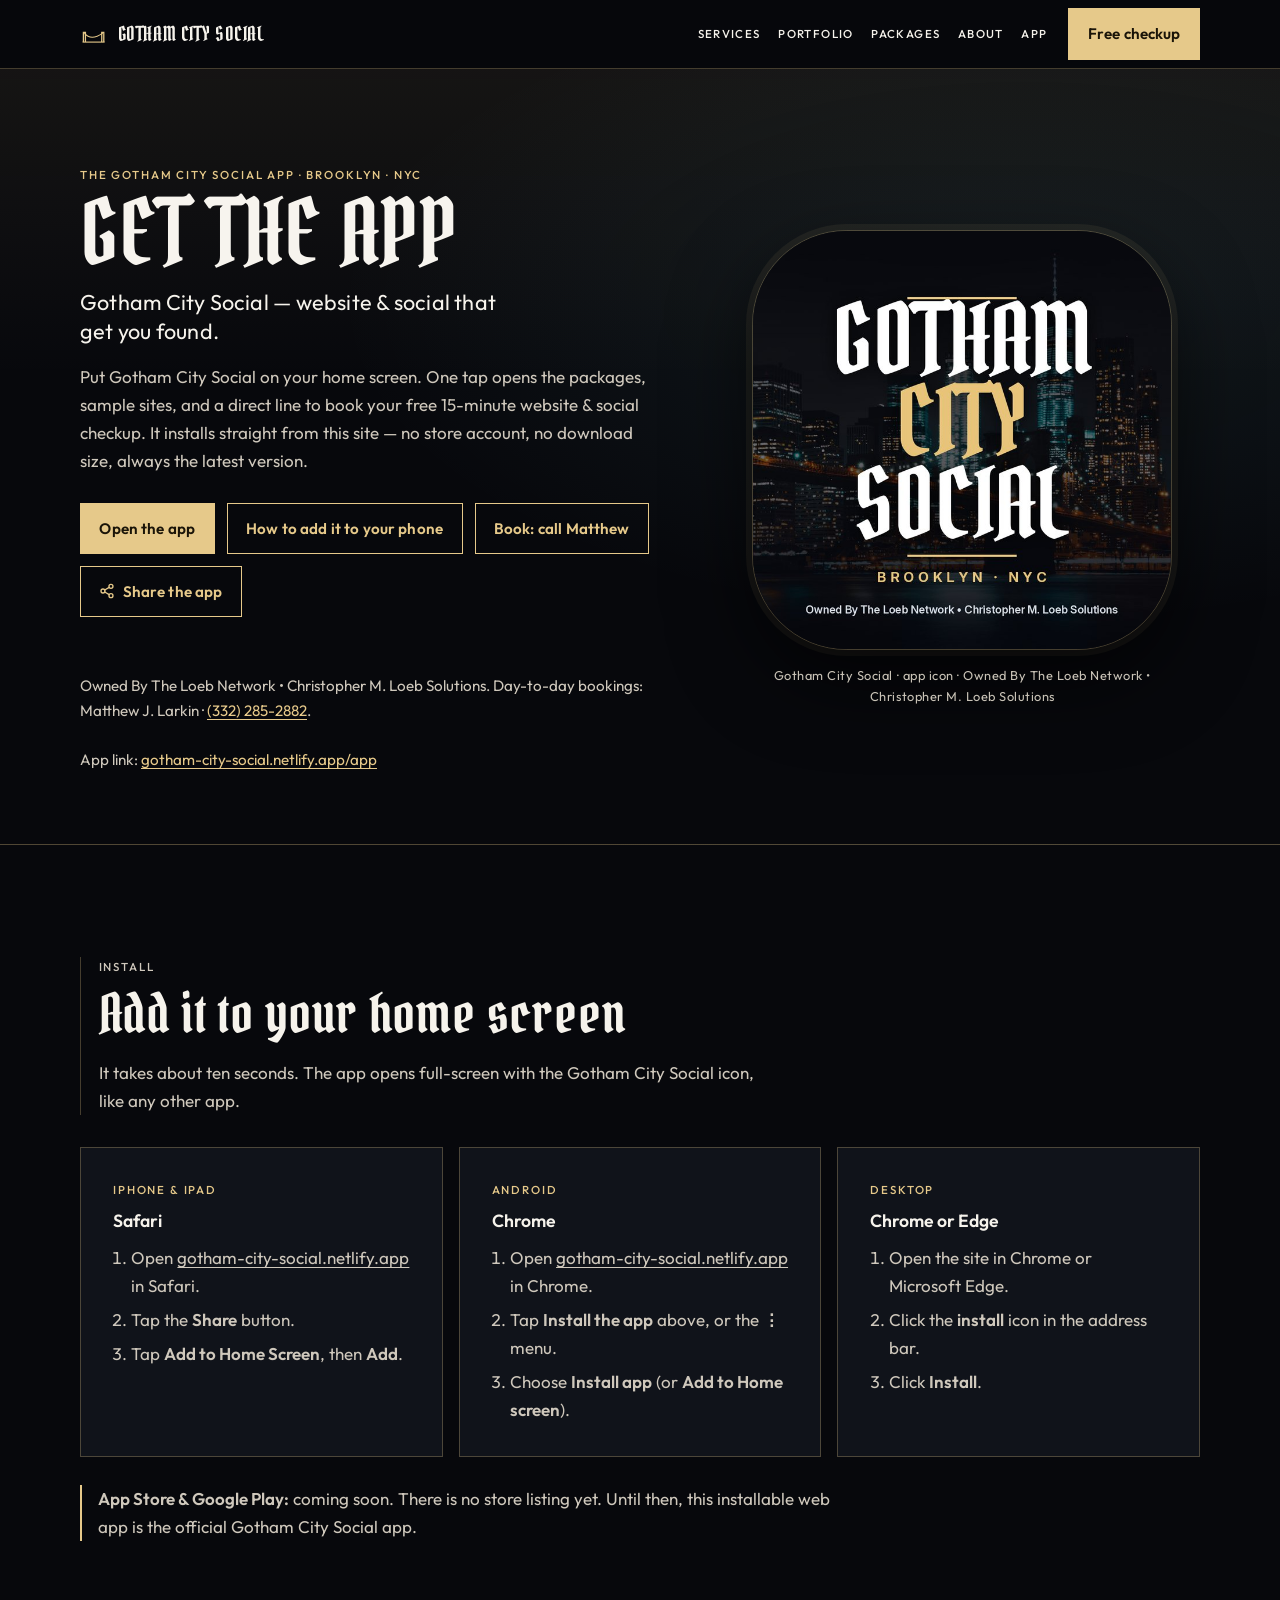
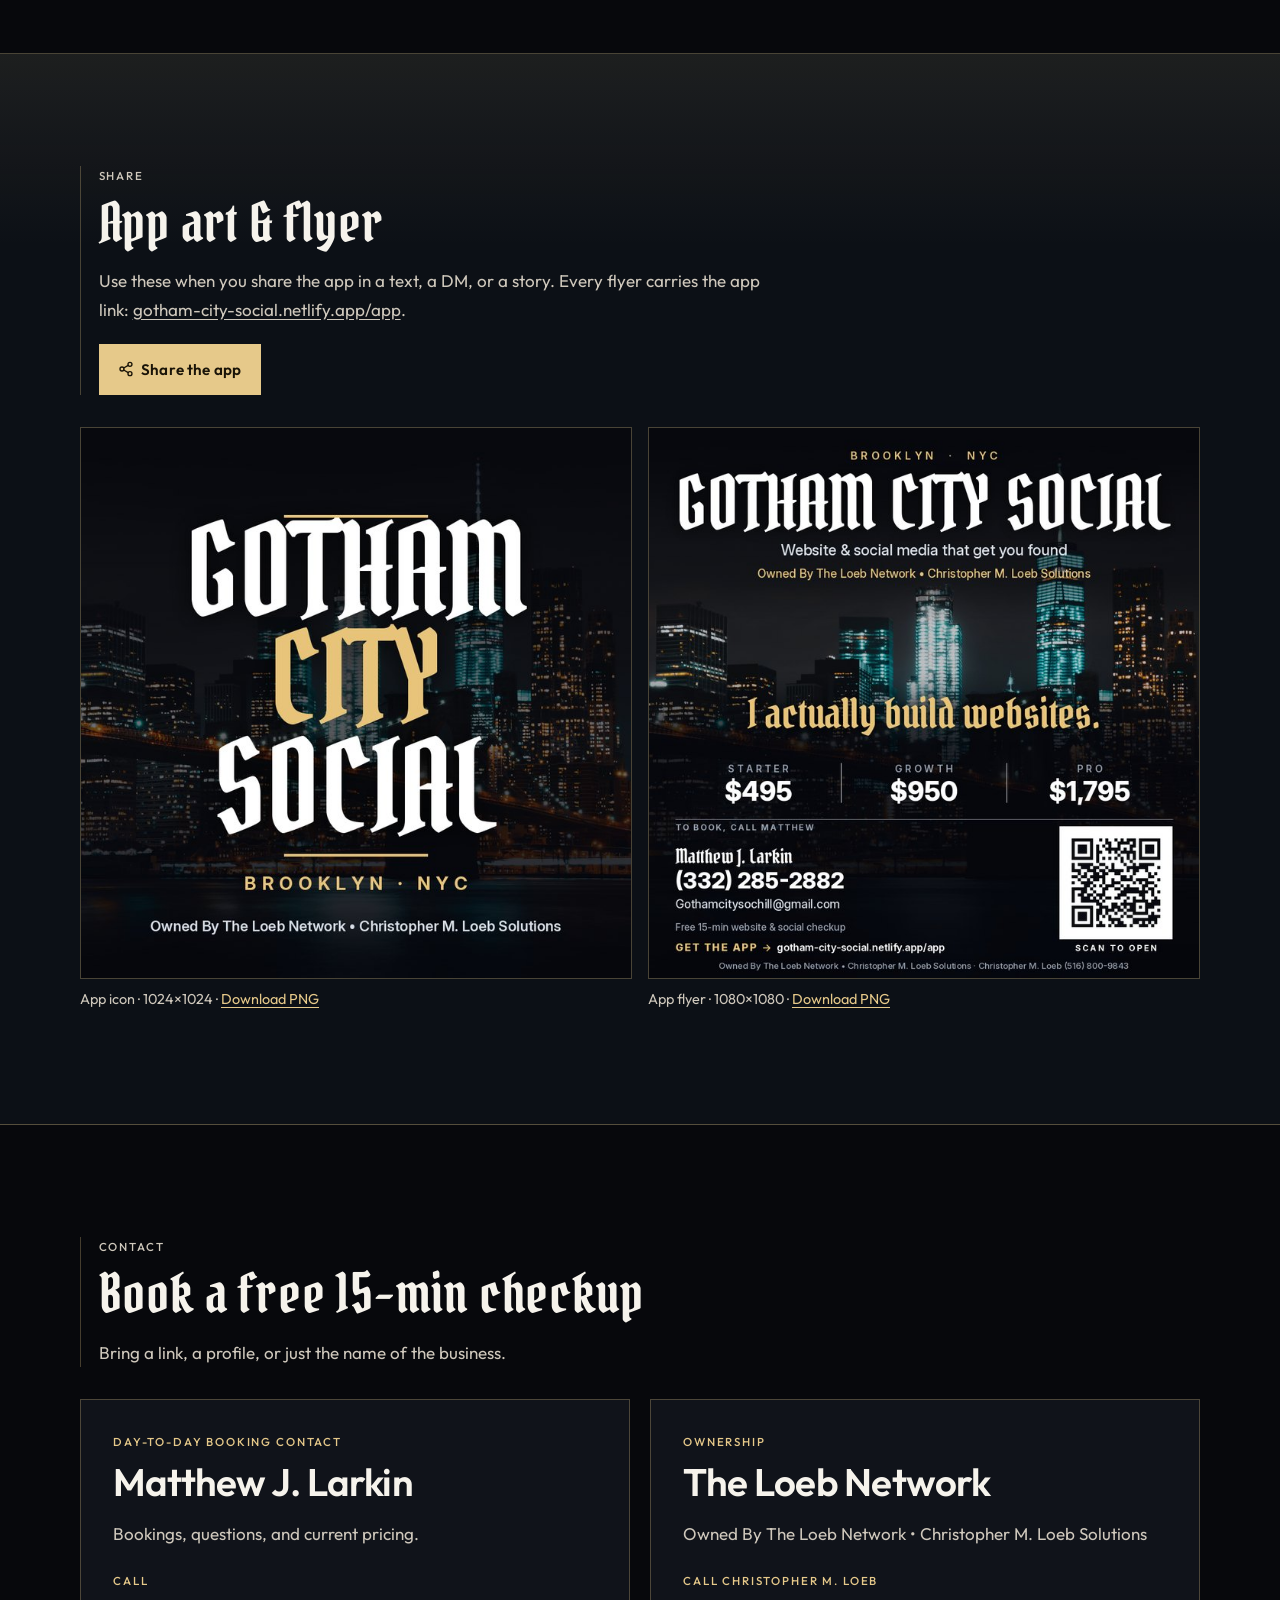
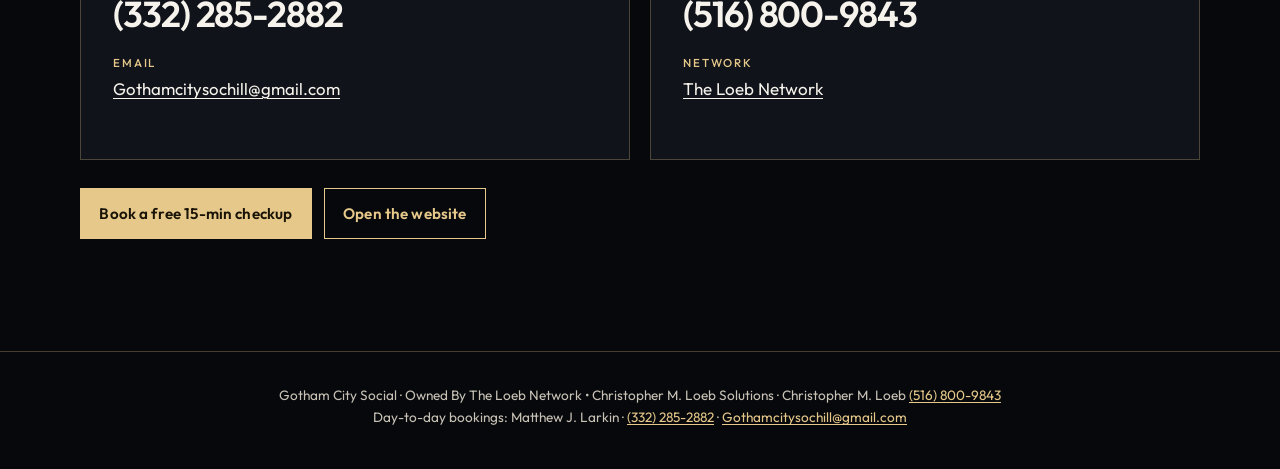
==== commit 5fd35ba9: "Add Share buttons with Web Share API and channel fallback Homepage hero/footer and /app/ page get Sh" ====
--- a/app/index.html
+++ b/app/index.html
@@ -58,6 +58,43 @@
         .app-art { order: -1; width: min(70%, 300px); }
       }
       @media (max-width: 520px) { .downloads { grid-template-columns: 1fr; } }
+
+      /* Share button + sheet */
+      .btn-share { gap: 0.45rem; }
+      .btn-share .share-ico { display: inline-flex; width: 1.05em; height: 1.05em; }
+      .btn-share .share-ico svg { width: 100%; height: 100%; display: block; }
+      .footer-share { margin-bottom: 0.85rem; }
+      .footer-share .btn { color: #1a1408; text-decoration: none; }
+      .footer-share .btn-ghost { color: var(--gold); }
+      .footer-share .btn-ghost:hover { color: var(--gold); }
+      .gcs-share-sheet[hidden], .gcs-share-toast[hidden] { display: none !important; }
+      .gcs-share-sheet { position: fixed; inset: 0; z-index: 80; display: grid; place-items: end center; }
+      .gcs-share-backdrop { position: absolute; inset: 0; background: #05060acc; backdrop-filter: blur(4px); }
+      .gcs-share-panel { position: relative; z-index: 1; width: min(420px, 100%); max-height: min(92vh, 640px);
+        overflow: auto; background: #0c1016; border: 1px solid var(--line); border-bottom: 0;
+        border-radius: 16px 16px 0 0; padding: 1.15rem 1.15rem 1.5rem; color: var(--ink);
+        box-shadow: 0 -20px 60px #000a; }
+      .gcs-share-head { display: flex; align-items: center; justify-content: space-between; gap: 0.75rem; margin-bottom: 0.35rem; }
+      .gcs-share-head h2 { font-family: var(--font-sans); font-size: 1.15rem; font-weight: 600; margin: 0; letter-spacing: 0; text-transform: none; color: var(--ink); line-height: 1.2; }
+      .gcs-share-close { appearance: none; border: 1px solid var(--line); background: transparent; color: var(--gold);
+        width: 44px; height: 44px; font-size: 1.5rem; line-height: 1; cursor: pointer; border-radius: 0; }
+      .gcs-share-close:hover { background: #e6c98a1a; }
+      .gcs-share-url { color: var(--muted); font-size: 0.85rem; word-break: break-all; margin: 0.35rem 0 1rem; }
+      .gcs-share-actions { display: grid; gap: 0.55rem; }
+      .gcs-share-action { display: flex; align-items: center; gap: 0.75rem; min-height: 48px; padding: 0.65rem 0.85rem;
+        border: 1px solid var(--line); background: #10131a; color: var(--ink); text-decoration: none;
+        font: inherit; font-weight: 500; cursor: pointer; text-align: left; }
+      .gcs-share-action:hover { border-color: var(--gold); color: var(--gold); }
+      .gcs-share-ico { width: 1.6rem; text-align: center; color: var(--gold); font-weight: 600; flex: none; }
+      .gcs-share-toast { position: fixed; z-index: 90; left: 50%; bottom: 1.5rem; transform: translateX(-50%) translateY(120%);
+        background: var(--gold); color: #1a1408; font-weight: 600; padding: 0.75rem 1.15rem; min-height: 44px;
+        display: flex; align-items: center; box-shadow: 0 12px 40px #000a; transition: transform 0.2s ease; pointer-events: none; }
+      .gcs-share-toast.is-on { transform: translateX(-50%) translateY(0); }
+      html.gcs-share-open { overflow: hidden; }
+      @media (min-width: 560px) {
+        .gcs-share-sheet { place-items: center; }
+        .gcs-share-panel { border-radius: 12px; border-bottom: 1px solid var(--line); }
+      }
     </style>
   </head>
   <body>
@@ -114,6 +151,14 @@
               <a id="open-app" class="btn btn-primary" href="../">Open the app</a>
               <a class="btn btn-ghost" href="#install">How to add it to your phone</a>
               <a class="btn btn-ghost" href="tel:+13322852882">Book: call Matthew</a>
+              <button type="button" class="btn btn-ghost btn-share" data-share
+                data-share-title="Gotham City Social"
+                data-share-text="Get the Gotham City Social app — website &amp; social that get you found. Install it on your home screen."
+                data-share-url="https://gotham-city-social.netlify.app/app/"
+                data-share-fallback-path="/app/"
+                aria-label="Share the Gotham City Social app">
+                <span class="share-ico" aria-hidden="true"><svg viewBox="0 0 24 24" fill="none" stroke="currentColor" stroke-width="2" stroke-linecap="round" stroke-linejoin="round"><circle cx="18" cy="5" r="3"/><circle cx="6" cy="12" r="3"/><circle cx="18" cy="19" r="3"/><path d="M8.59 13.51l6.83 3.98M15.41 6.51l-6.82 3.98"/></svg></span> Share the app
+              </button>
             </div>
             <p id="install-status" class="install-status" role="status"></p>
             <p class="app-owner">
@@ -180,6 +225,14 @@
             <p class="index">Share</p>
             <h2 id="share-title">App art &amp; flyer</h2>
             <p>Use these when you share the app in a text, a DM, or a story. Every flyer carries the app link: <a href="https://gotham-city-social.netlify.app/app/">gotham-city-social.netlify.app/app</a>.</p>
+            <p class="app-cta" style="margin-top:1.25rem"><button type="button" class="btn btn-primary btn-share" data-share
+              data-share-title="Gotham City Social"
+              data-share-text="Get the Gotham City Social app — website &amp; social that get you found. Install it on your home screen."
+              data-share-url="https://gotham-city-social.netlify.app/app/"
+              data-share-fallback-path="/app/"
+              aria-label="Share the Gotham City Social app">
+              <span class="share-ico" aria-hidden="true"><svg viewBox="0 0 24 24" fill="none" stroke="currentColor" stroke-width="2" stroke-linecap="round" stroke-linejoin="round"><circle cx="18" cy="5" r="3"/><circle cx="6" cy="12" r="3"/><circle cx="18" cy="19" r="3"/><path d="M8.59 13.51l6.83 3.98M15.41 6.51l-6.82 3.98"/></svg></span> Share the app
+            </button></p>
           </div>
           <div class="downloads">
             <figure>
@@ -240,6 +293,7 @@
       <a href="mailto:Gothamcitysochill@gmail.com">Gothamcitysochill@gmail.com</a>
     </footer>
 
+    <script src="../assets/share.js" defer></script>
     <script>
       (function () {
         var menu = document.querySelector(".menu");
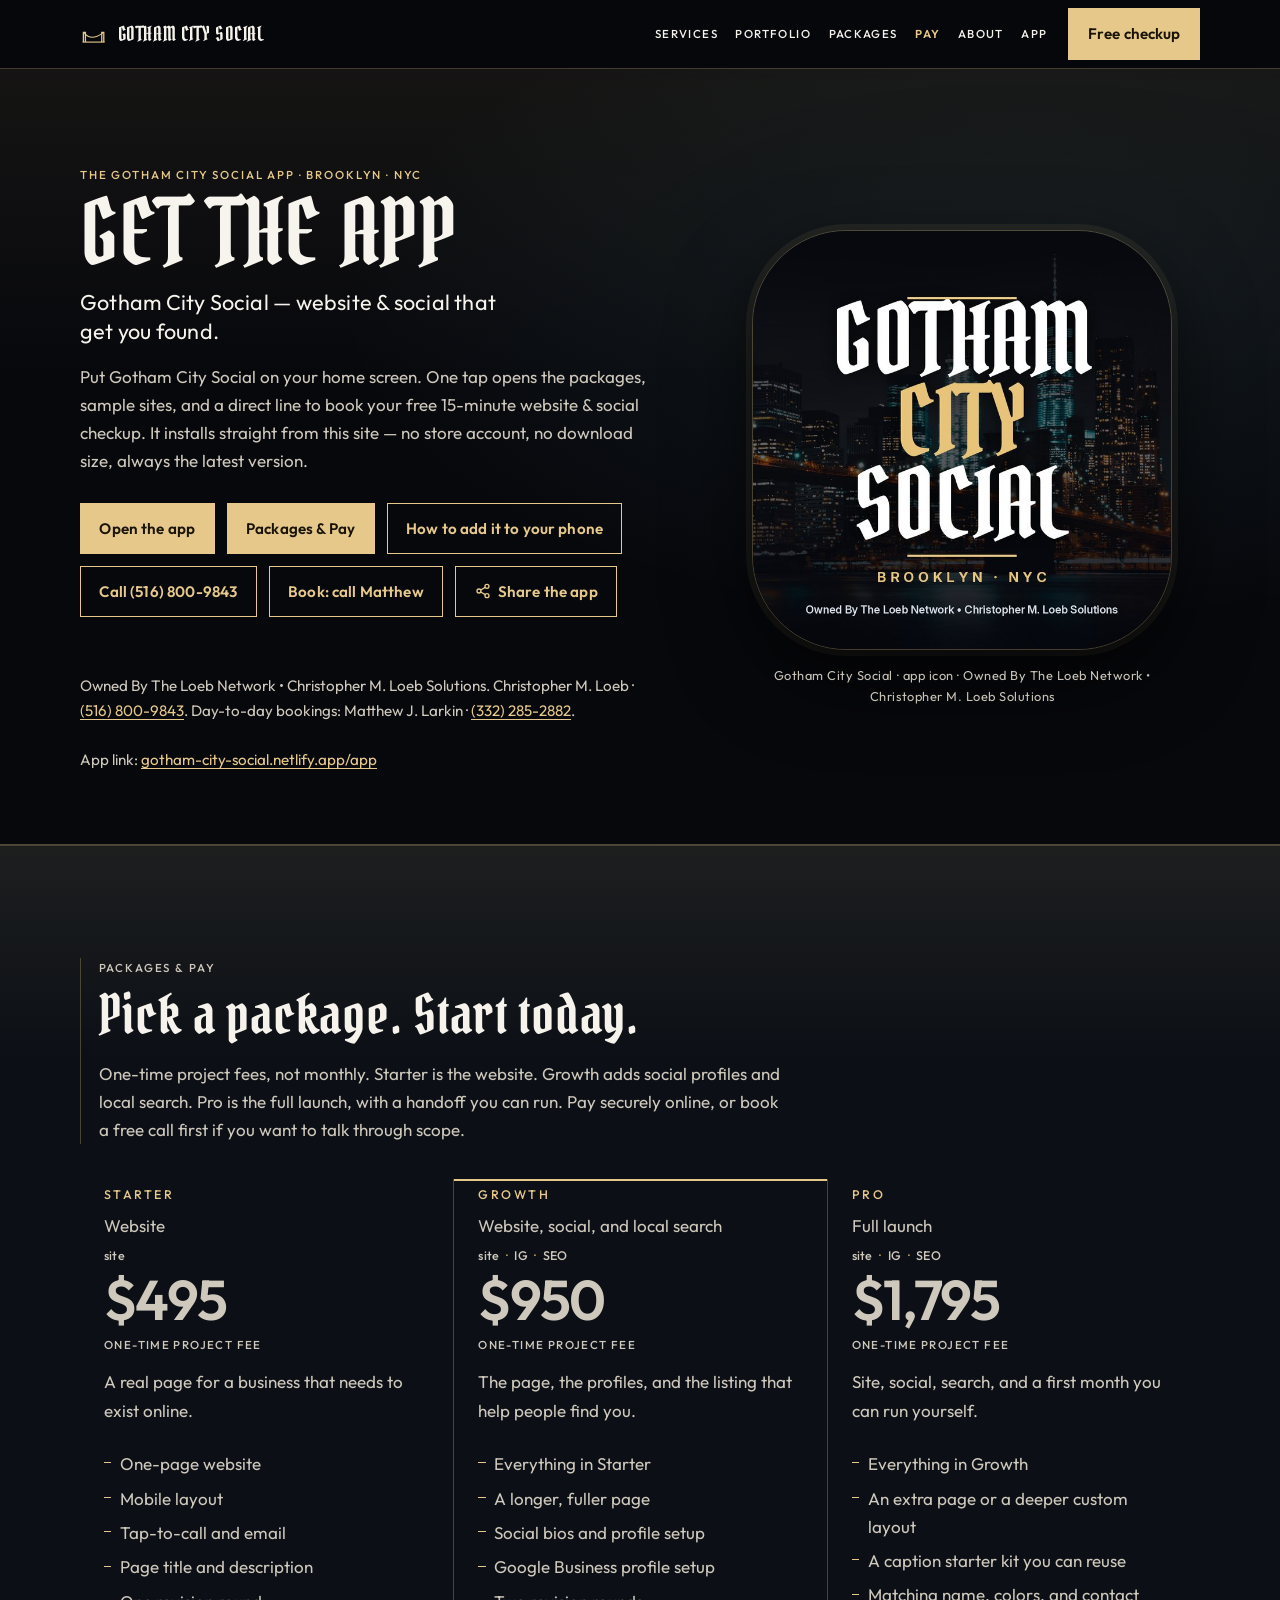
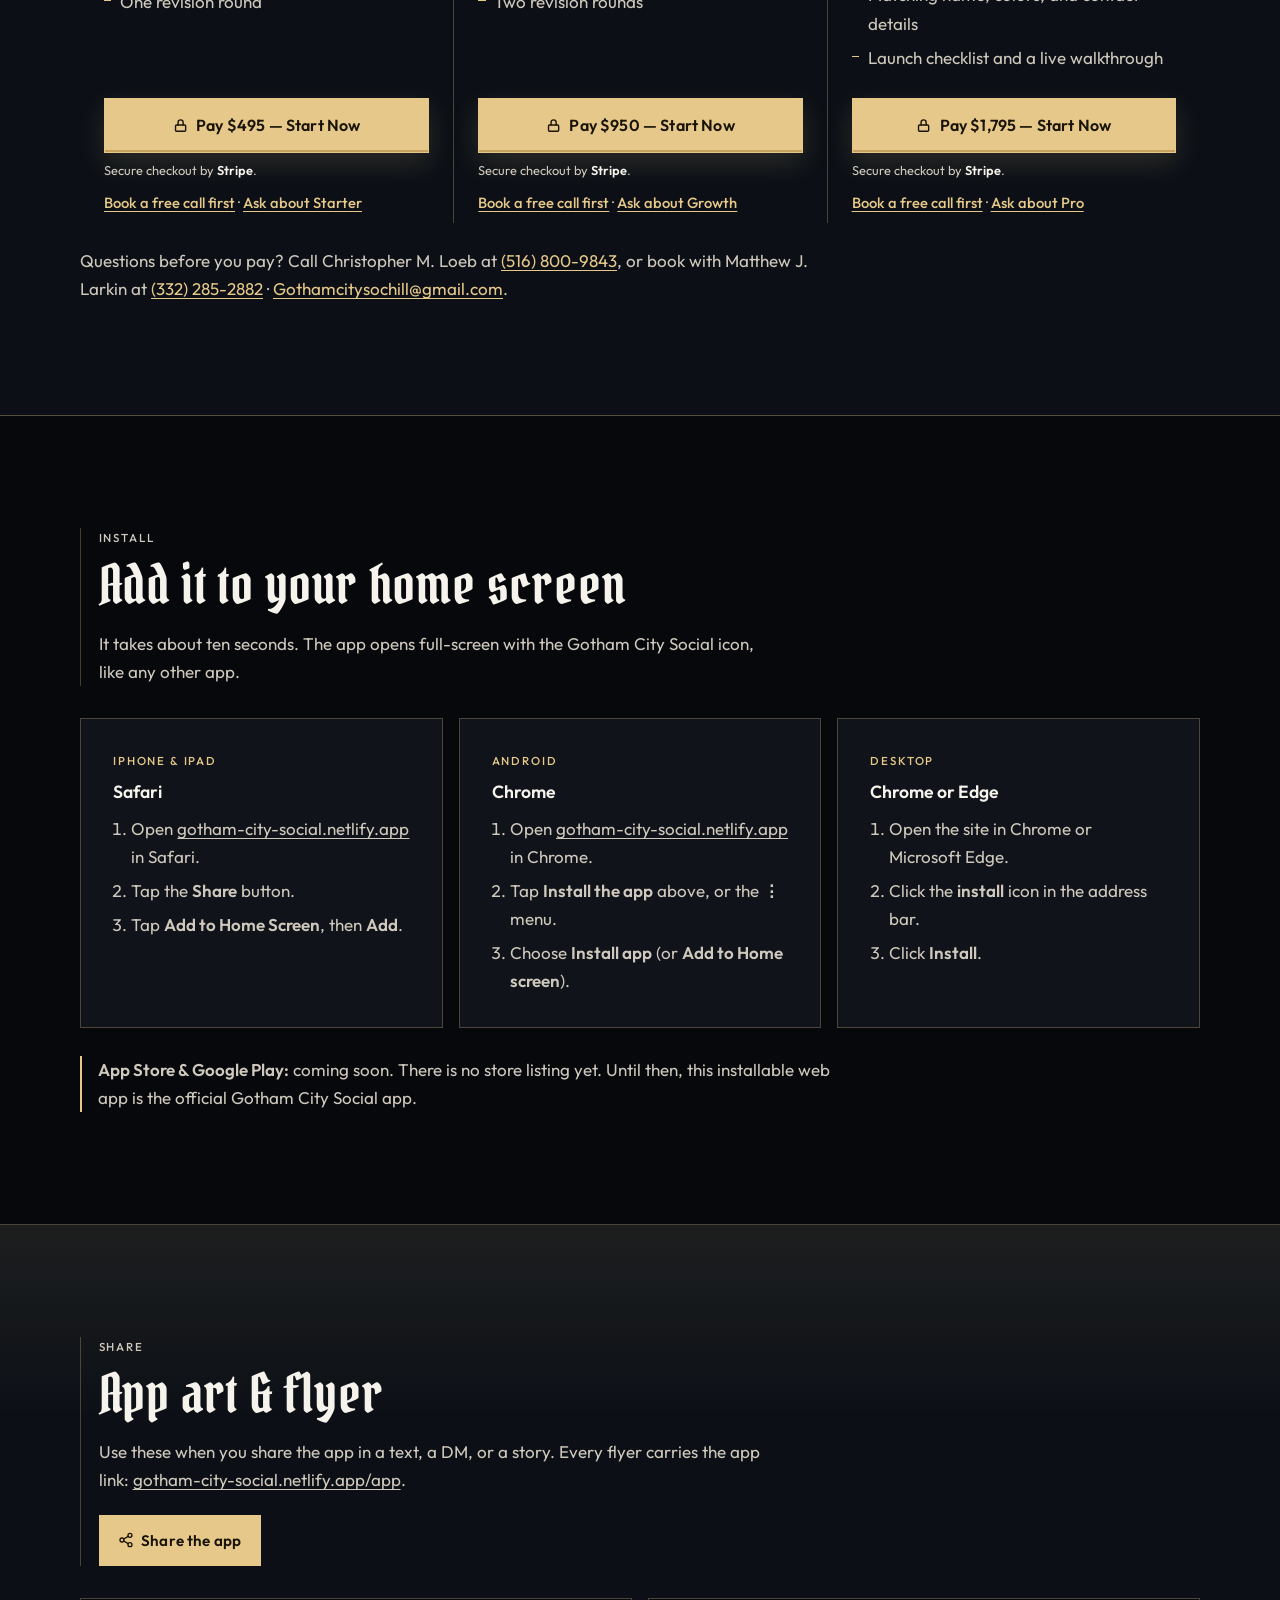
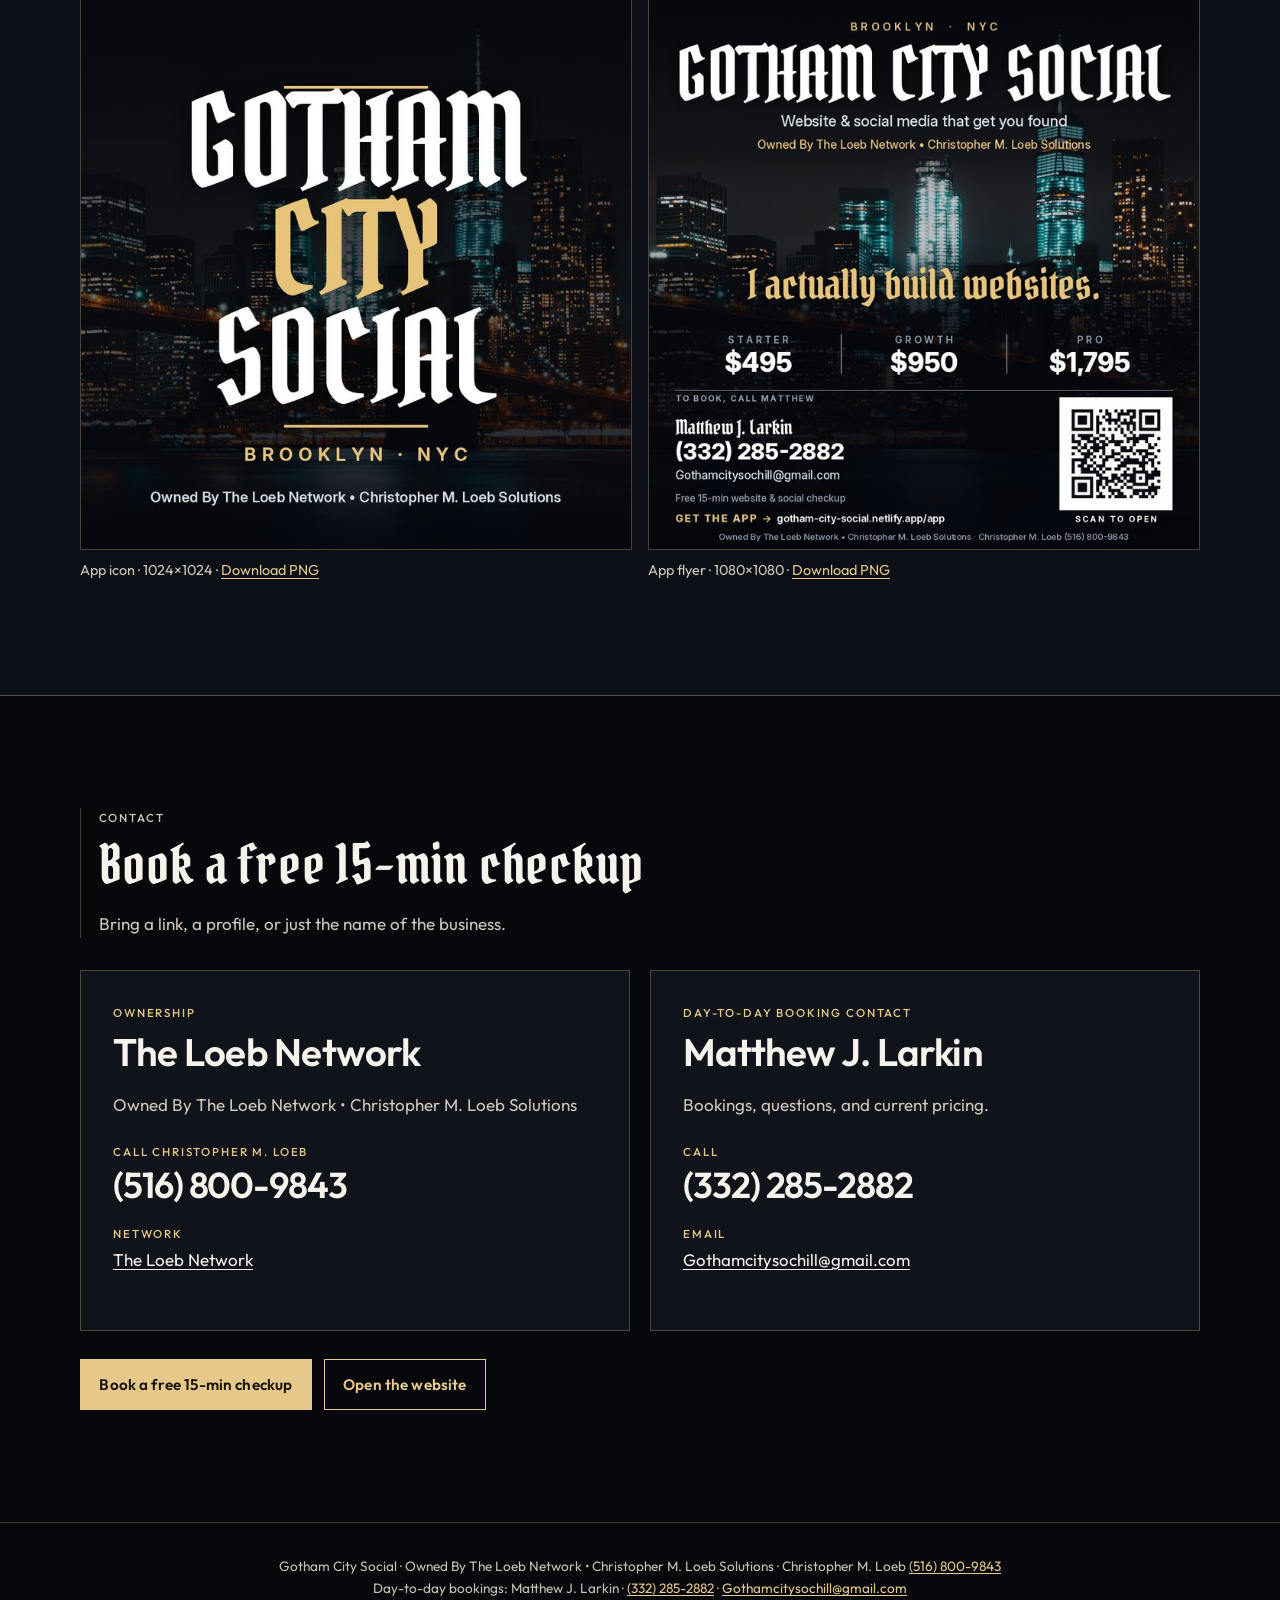
==== commit 81b71fd7: "Add live Stripe Pay buttons to pricing and app Packages & Pay; ?paid=1 thank-you banner; (516) 800-9" ====
--- a/app/index.html
+++ b/app/index.html
@@ -6,7 +6,7 @@
     <title>Get the app · Gotham City Social</title>
     <meta
       name="description"
-      content="Get the Gotham City Social app — website &amp; social that get you found. Install it on your phone's home screen. Owned By The Loeb Network • Christopher M. Loeb Solutions. Day-to-day bookings: Matthew J. Larkin, (332) 285-2882."
+      content="Get the Gotham City Social app — website &amp; social that get you found. Install it on your phone's home screen. Owned By The Loeb Network • Christopher M. Loeb Solutions. Packages from $495 with secure Stripe checkout. Call (516) 800-9843. Day-to-day bookings: Matthew J. Larkin, (332) 285-2882."
     />
     <meta name="theme-color" content="#07080c" />
     <meta property="og:title" content="Get the Gotham City Social app" />
@@ -24,6 +24,7 @@
     <meta name="apple-mobile-web-app-status-bar-style" content="black-translucent" />
     <link rel="preload" href="../assets/pirata-one-latin-400-normal.woff2" as="font" type="font/woff2" crossorigin />
     <link rel="stylesheet" crossorigin href="../assets/index-B3bpZX9e.css">
+    <link rel="stylesheet" href="../assets/pay.css?v=1">
     <style>
       .app-hero { padding: clamp(3.5rem, 8vw, 6rem) 0 clamp(3rem, 6vw, 4.5rem); border-bottom: 1px solid var(--line);
         background: radial-gradient(90% 70% at 80% 30%, #8fe3ee14, transparent 60%), linear-gradient(#e6c98a10, transparent 40%), var(--bg); }
@@ -113,6 +114,7 @@
           <a href="../#services">Services</a>
           <a href="../#portfolio">Portfolio</a>
           <a href="../#packages">Packages</a>
+          <a class="nav-pay" href="#pay">Pay</a>
           <a href="../#about">About</a>
           <a href="./" aria-current="page">App</a>
           <a class="btn btn-primary menu-cta" href="../#contact">Free checkup</a>
@@ -126,6 +128,7 @@
             <a href="../#services">Services</a>
             <a href="../#portfolio">Portfolio</a>
             <a href="../#packages">Packages</a>
+            <a class="nav-pay" href="#pay">Pay</a>
             <a href="../#about">About</a>
             <a href="./" aria-current="page">App</a>
             <a class="btn btn-primary menu-cta" href="../#contact">Free checkup</a>
@@ -133,6 +136,13 @@
         </details>
       </div>
     </header>
+    <div id="paid-banner" class="paid-banner" role="status" aria-live="polite" hidden>
+      <div class="wrap paid-banner-inner">
+        <span class="paid-banner-mark" aria-hidden="true">&#10003;</span>
+        <p class="paid-banner-text"><strong>Payment received — thank you!</strong> We'll reach out within 1 business day to kick off your project. Questions: <a href="tel:+15168009843">(516) 800-9843</a> · <a href="mailto:Gothamcitysochill@gmail.com">Gothamcitysochill@gmail.com</a></p>
+        <button type="button" class="paid-banner-close" data-paid-close aria-label="Dismiss thank-you message">&times;</button>
+      </div>
+    </div>
 
     <main id="content">
       <section class="app-hero" aria-labelledby="app-title">
@@ -149,7 +159,9 @@
             <div class="app-cta">
               <button id="install-btn" class="btn btn-primary" type="button" hidden>Install the app</button>
               <a id="open-app" class="btn btn-primary" href="../">Open the app</a>
+              <a class="btn btn-primary" href="#pay">Packages &amp; Pay</a>
               <a class="btn btn-ghost" href="#install">How to add it to your phone</a>
+              <a class="btn btn-ghost" href="tel:+15168009843">Call (516) 800-9843</a>
               <a class="btn btn-ghost" href="tel:+13322852882">Book: call Matthew</a>
               <button type="button" class="btn btn-ghost btn-share" data-share
                 data-share-title="Gotham City Social"
@@ -163,6 +175,7 @@
             <p id="install-status" class="install-status" role="status"></p>
             <p class="app-owner">
               Owned By The Loeb Network • Christopher M. Loeb Solutions.
+              Christopher M. Loeb · <a href="tel:+15168009843">(516) 800-9843</a>.
               Day-to-day bookings: Matthew J. Larkin ·
               <a href="tel:+13322852882">(332) 285-2882</a>.
             </p>
@@ -173,6 +186,85 @@
               alt="Gotham City Social app icon: GOTHAM CITY SOCIAL in gothic lettering over the Brooklyn Bridge and Lower Manhattan skyline at night, BROOKLYN · NYC, Owned By The Loeb Network • Christopher M. Loeb Solutions." />
             <figcaption>Gotham City Social · app icon · Owned By The Loeb Network • Christopher M. Loeb Solutions</figcaption>
           </figure>
+        </div>
+      </section>
+
+      <section class="section band" id="pay" aria-labelledby="pay-title">
+        <div class="wrap">
+          <div class="section-intro">
+            <p class="index">Packages &amp; Pay</p>
+            <h2 id="pay-title">Pick a package. Start today.</h2>
+            <p class="lede">
+              One-time project fees, not monthly. Starter is the website. Growth adds social profiles and local search. Pro is the full launch, with a handoff you can run. Pay securely online, or book a free call first if you want to talk through scope.
+            </p>
+          </div>
+          <div class="price-grid">
+            <article class="package">
+              <h3>Starter</h3>
+              <p class="scope">Website</p>
+              <p class="channels" aria-label="Channels in Starter"><span>site</span></p>
+              <p class="price">$495</p>
+              <p class="rate-tag">One-time project fee</p>
+              <p class="blurb">A real page for a business that needs to exist online.</p>
+              <ul>
+                <li>One-page website</li>
+                <li>Mobile layout</li>
+                <li>Tap-to-call and email</li>
+                <li>Page title and description</li>
+                <li>One revision round</li>
+              </ul>
+              <div class="pay-block">
+                <a class="btn btn-primary btn-pay" href="https://buy.stripe.com/bJe00jdTvekj4mn2nK8EM00" target="_blank" rel="noopener" aria-label="Pay $495 for the Starter package — secure Stripe checkout, opens in a new tab"><svg class="pay-lock" viewBox="0 0 24 24" aria-hidden="true" fill="none" stroke="currentColor" stroke-width="2.2" stroke-linecap="round" stroke-linejoin="round"><rect x="4" y="11" width="16" height="10" rx="1.5"/><path d="M8 11V7a4 4 0 0 1 8 0v4"/></svg>Pay $495 — Start Now</a>
+                <p class="pay-note">Secure checkout by <span class="stripe-word">Stripe</span>.</p>
+                <p class="pay-alt"><a class="text-link" href="#contact">Book a free call first</a> · <a class="text-link" href="mailto:Gothamcitysochill@gmail.com?subject=Starter%20package%20%E2%80%94%20Gotham%20City%20Social">Ask about Starter</a></p>
+              </div>
+            </article>
+            <article class="package featured">
+              <h3>Growth</h3>
+              <p class="scope">Website, social, and local search</p>
+              <p class="channels" aria-label="Channels in Growth"><span>site</span><span>IG</span><span>SEO</span></p>
+              <p class="price">$950</p>
+              <p class="rate-tag">One-time project fee</p>
+              <p class="blurb">The page, the profiles, and the listing that help people find you.</p>
+              <ul>
+                <li>Everything in Starter</li>
+                <li>A longer, fuller page</li>
+                <li>Social bios and profile setup</li>
+                <li>Google Business profile setup</li>
+                <li>Two revision rounds</li>
+              </ul>
+              <div class="pay-block">
+                <a class="btn btn-primary btn-pay" href="https://buy.stripe.com/cNifZhcPr6RR1ab7I48EM01" target="_blank" rel="noopener" aria-label="Pay $950 for the Growth package — secure Stripe checkout, opens in a new tab"><svg class="pay-lock" viewBox="0 0 24 24" aria-hidden="true" fill="none" stroke="currentColor" stroke-width="2.2" stroke-linecap="round" stroke-linejoin="round"><rect x="4" y="11" width="16" height="10" rx="1.5"/><path d="M8 11V7a4 4 0 0 1 8 0v4"/></svg>Pay $950 — Start Now</a>
+                <p class="pay-note">Secure checkout by <span class="stripe-word">Stripe</span>.</p>
+                <p class="pay-alt"><a class="text-link" href="#contact">Book a free call first</a> · <a class="text-link" href="mailto:Gothamcitysochill@gmail.com?subject=Growth%20package%20%E2%80%94%20Gotham%20City%20Social">Ask about Growth</a></p>
+              </div>
+            </article>
+            <article class="package">
+              <h3>Pro</h3>
+              <p class="scope">Full launch</p>
+              <p class="channels" aria-label="Channels in Pro"><span>site</span><span>IG</span><span>SEO</span></p>
+              <p class="price">$1,795</p>
+              <p class="rate-tag">One-time project fee</p>
+              <p class="blurb">Site, social, search, and a first month you can run yourself.</p>
+              <ul>
+                <li>Everything in Growth</li>
+                <li>An extra page or a deeper custom layout</li>
+                <li>A caption starter kit you can reuse</li>
+                <li>Matching name, colors, and contact details</li>
+                <li>Launch checklist and a live walkthrough</li>
+              </ul>
+              <div class="pay-block">
+                <a class="btn btn-primary btn-pay" href="https://buy.stripe.com/dRm7sL02F1xxf112nK8EM02" target="_blank" rel="noopener" aria-label="Pay $1,795 for the Pro package — secure Stripe checkout, opens in a new tab"><svg class="pay-lock" viewBox="0 0 24 24" aria-hidden="true" fill="none" stroke="currentColor" stroke-width="2.2" stroke-linecap="round" stroke-linejoin="round"><rect x="4" y="11" width="16" height="10" rx="1.5"/><path d="M8 11V7a4 4 0 0 1 8 0v4"/></svg>Pay $1,795 — Start Now</a>
+                <p class="pay-note">Secure checkout by <span class="stripe-word">Stripe</span>.</p>
+                <p class="pay-alt"><a class="text-link" href="#contact">Book a free call first</a> · <a class="text-link" href="mailto:Gothamcitysochill@gmail.com?subject=Pro%20package%20%E2%80%94%20Gotham%20City%20Social">Ask about Pro</a></p>
+              </div>
+            </article>
+          </div>
+          <p class="price-disclaimer">
+            Questions before you pay? Call Christopher M. Loeb at <a href="tel:+15168009843">(516) 800-9843</a>,
+            or book with Matthew J. Larkin at <a href="tel:+13322852882">(332) 285-2882</a> ·
+            <a href="mailto:Gothamcitysochill@gmail.com">Gothamcitysochill@gmail.com</a>.
+          </p>
         </div>
       </section>
 
@@ -260,6 +352,15 @@
           </div>
           <div class="app-contacts">
             <div class="contact-card">
+              <p class="kicker">Ownership</p>
+              <h2>The Loeb Network</h2>
+              <p class="offer">Owned By The Loeb Network • Christopher M. Loeb Solutions</p>
+              <dl class="contact-list">
+                <div><dt>Call Christopher M. Loeb</dt><dd><a class="phone" href="tel:+15168009843">(516) 800-9843</a></dd></div>
+                <div><dt>Network</dt><dd><a href="https://starfall-tek.github.io/loeb-network-preview/">The Loeb Network</a></dd></div>
+              </dl>
+            </div>
+            <div class="contact-card">
               <p class="kicker">Day-to-day booking contact</p>
               <h2>Matthew J. Larkin</h2>
               <p class="offer">Bookings, questions, and current pricing.</p>
@@ -268,15 +369,6 @@
                 <div><dt>Email</dt><dd><a class="email" href="mailto:Gothamcitysochill@gmail.com">Gothamcitysochill@gmail.com</a></dd></div>
               </dl>
             </div>
-            <div class="contact-card">
-              <p class="kicker">Ownership</p>
-              <h2>The Loeb Network</h2>
-              <p class="offer">Owned By The Loeb Network • Christopher M. Loeb Solutions</p>
-              <dl class="contact-list">
-                <div><dt>Call Christopher M. Loeb</dt><dd><a class="phone" href="tel:+15168009843">(516) 800-9843</a></dd></div>
-                <div><dt>Network</dt><dd><a href="https://starfall-tek.github.io/loeb-network-preview/">The Loeb Network</a></dd></div>
-              </dl>
-            </div>
           </div>
           <div class="app-cta">
             <a class="btn btn-primary" href="../#contact">Book a free 15-min checkup</a>
@@ -294,6 +386,7 @@
     </footer>
 
     <script src="../assets/share.js" defer></script>
+    <script src="../assets/pay.js?v=1" defer></script>
     <script>
       (function () {
         var menu = document.querySelector(".menu");
--- a/assets/pay.css
+++ b/assets/pay.css
@@ -0,0 +1,33 @@
+/* Gotham City Social — Stripe Pay buttons + post-payment thank-you banner */
+.package { display: flex; flex-direction: column; }
+.package .pay-block { margin-top: auto; display: grid; gap: 0.55rem; }
+.btn-pay { width: 100%; min-height: 52px; padding: 0.85rem 1rem; font-size: 1rem; letter-spacing: 0.01em;
+  text-align: center; white-space: normal; box-shadow: 0 10px 28px #e6c98a26, inset 0 -2px 0 #c6a15e;
+  border-color: var(--gold); }
+.btn-pay:hover { background: #f0d7a4; box-shadow: 0 12px 34px #e6c98a40, inset 0 -2px 0 #c6a15e; }
+.btn-pay:focus-visible { outline: 2px solid #fff8e8; outline-offset: 3px; }
+.btn-pay .pay-lock { width: 0.95em; height: 0.95em; margin-right: 0.5em; flex: none; }
+.pay-note { color: var(--quiet); font-size: 0.8rem; line-height: 1.4; margin: 0; }
+.pay-note .stripe-word { color: var(--ink); font-weight: 600; }
+.pay-alt { margin: 0.15rem 0 0; font-size: 0.92rem; color: var(--muted); }
+.pay-alt a { color: var(--gold); font-weight: 500; }
+.desktop-nav a.nav-pay, .menu-panel a.nav-pay { color: var(--gold); font-weight: 600; }
+
+/* ?paid=1 thank-you banner */
+.paid-banner[hidden] { display: none !important; }
+.paid-banner { position: relative; z-index: 40; border-bottom: 1px solid var(--gold);
+  background: linear-gradient(90deg, #e6c98a2e, #e6c98a14 60%, #8fe3ee12), #0c1016; color: var(--ink); }
+.paid-banner-inner { display: flex; align-items: flex-start; gap: 0.9rem; padding: 0.95rem 0; }
+.paid-banner-mark { flex: none; width: 2rem; height: 2rem; border: 1px solid var(--gold); color: var(--gold);
+  display: grid; place-items: center; font-weight: 700; margin-top: 0.1rem; }
+.paid-banner-text { flex: 1; min-width: 0; margin: 0; line-height: 1.5; }
+.paid-banner-text strong { color: var(--gold); font-weight: 600; }
+.paid-banner-text a { color: var(--gold); overflow-wrap: anywhere; }
+.paid-banner-close { flex: none; appearance: none; background: transparent; border: 1px solid var(--line); color: var(--gold);
+  width: 44px; height: 44px; font-size: 1.4rem; line-height: 1; cursor: pointer; }
+.paid-banner-close:hover { background: #e6c98a1a; border-color: var(--gold); }
+@media (forced-colors: active) { .btn-pay { border: 1px solid buttontext; } }
+@media print { .paid-banner, .pay-block { display: none !important; } }
+.paid-banner-text a[href^="tel:"], .price-disclaimer a[href^="tel:"] { white-space: nowrap; }
+/* Keep the pricing intro from sticking over the cards (and their Pay buttons) while scrolling on wide screens */
+#packages .section-intro, #pay .section-intro { position: static; }
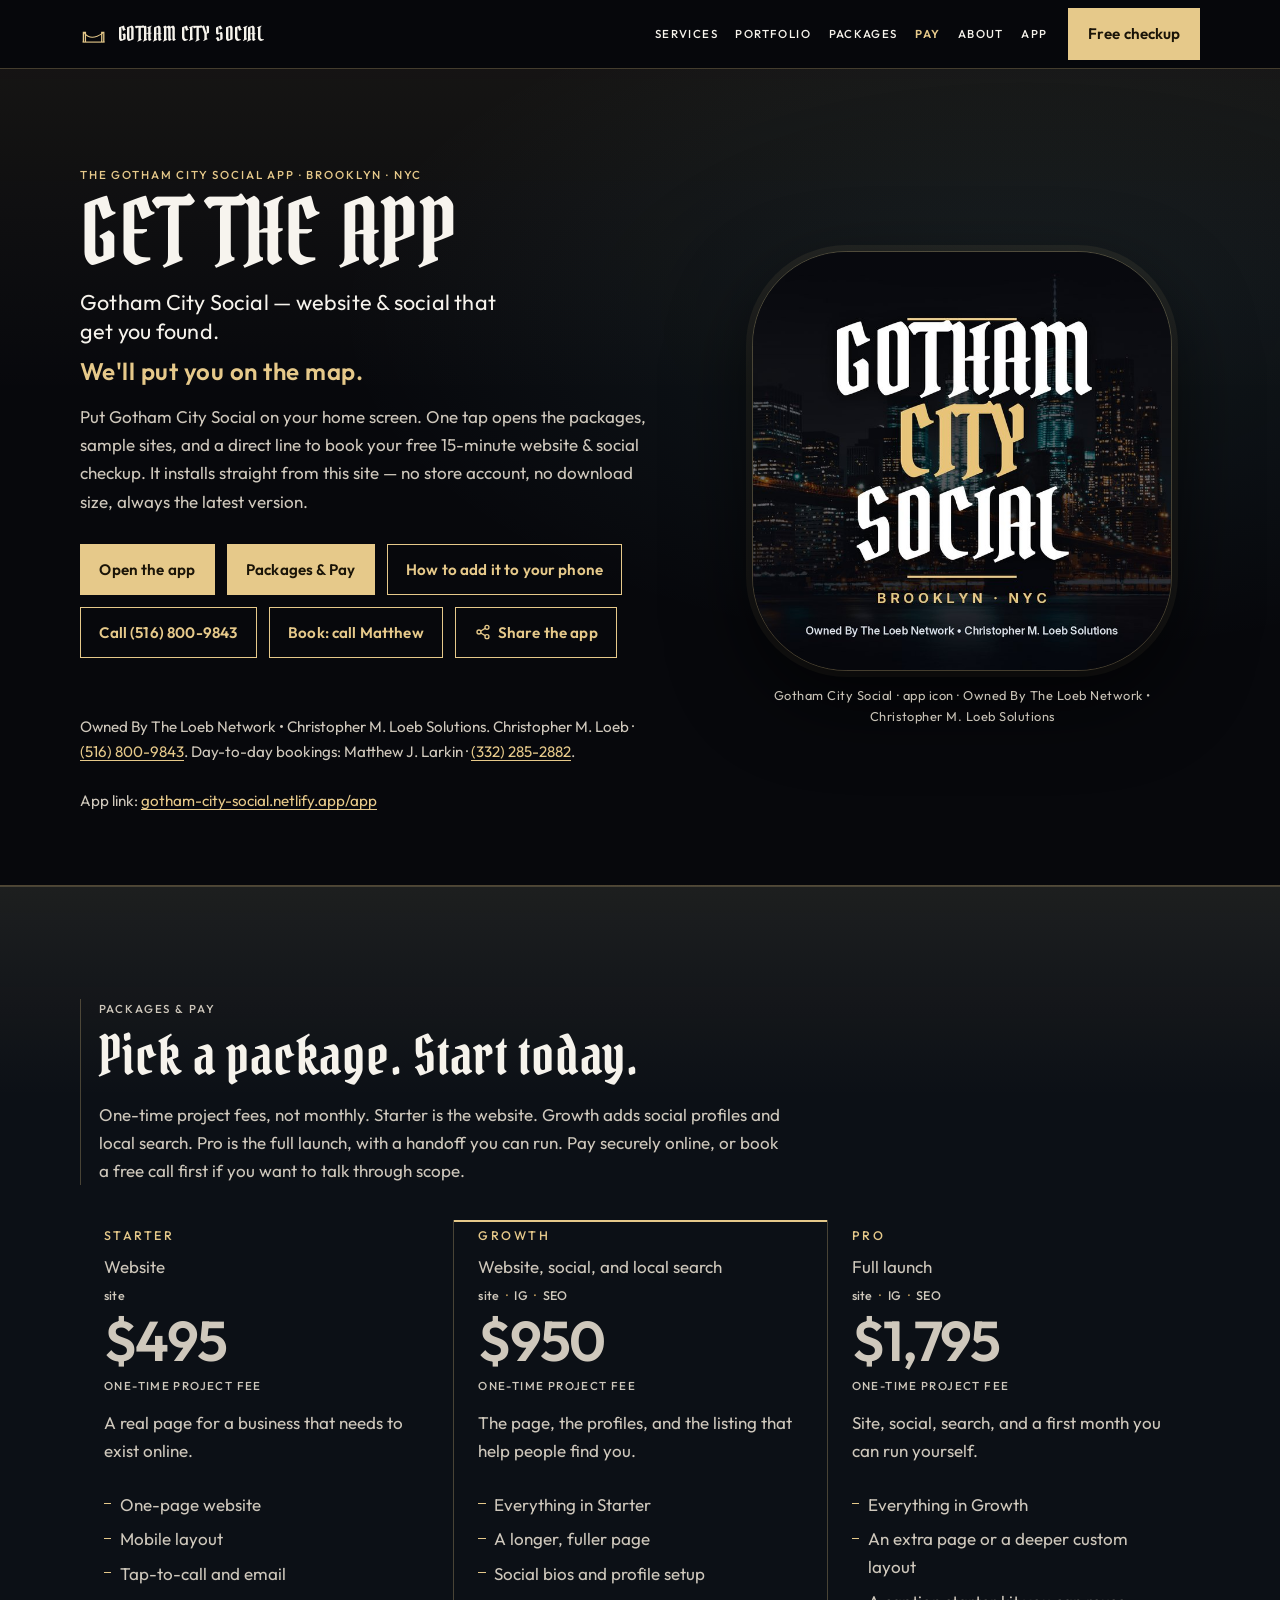
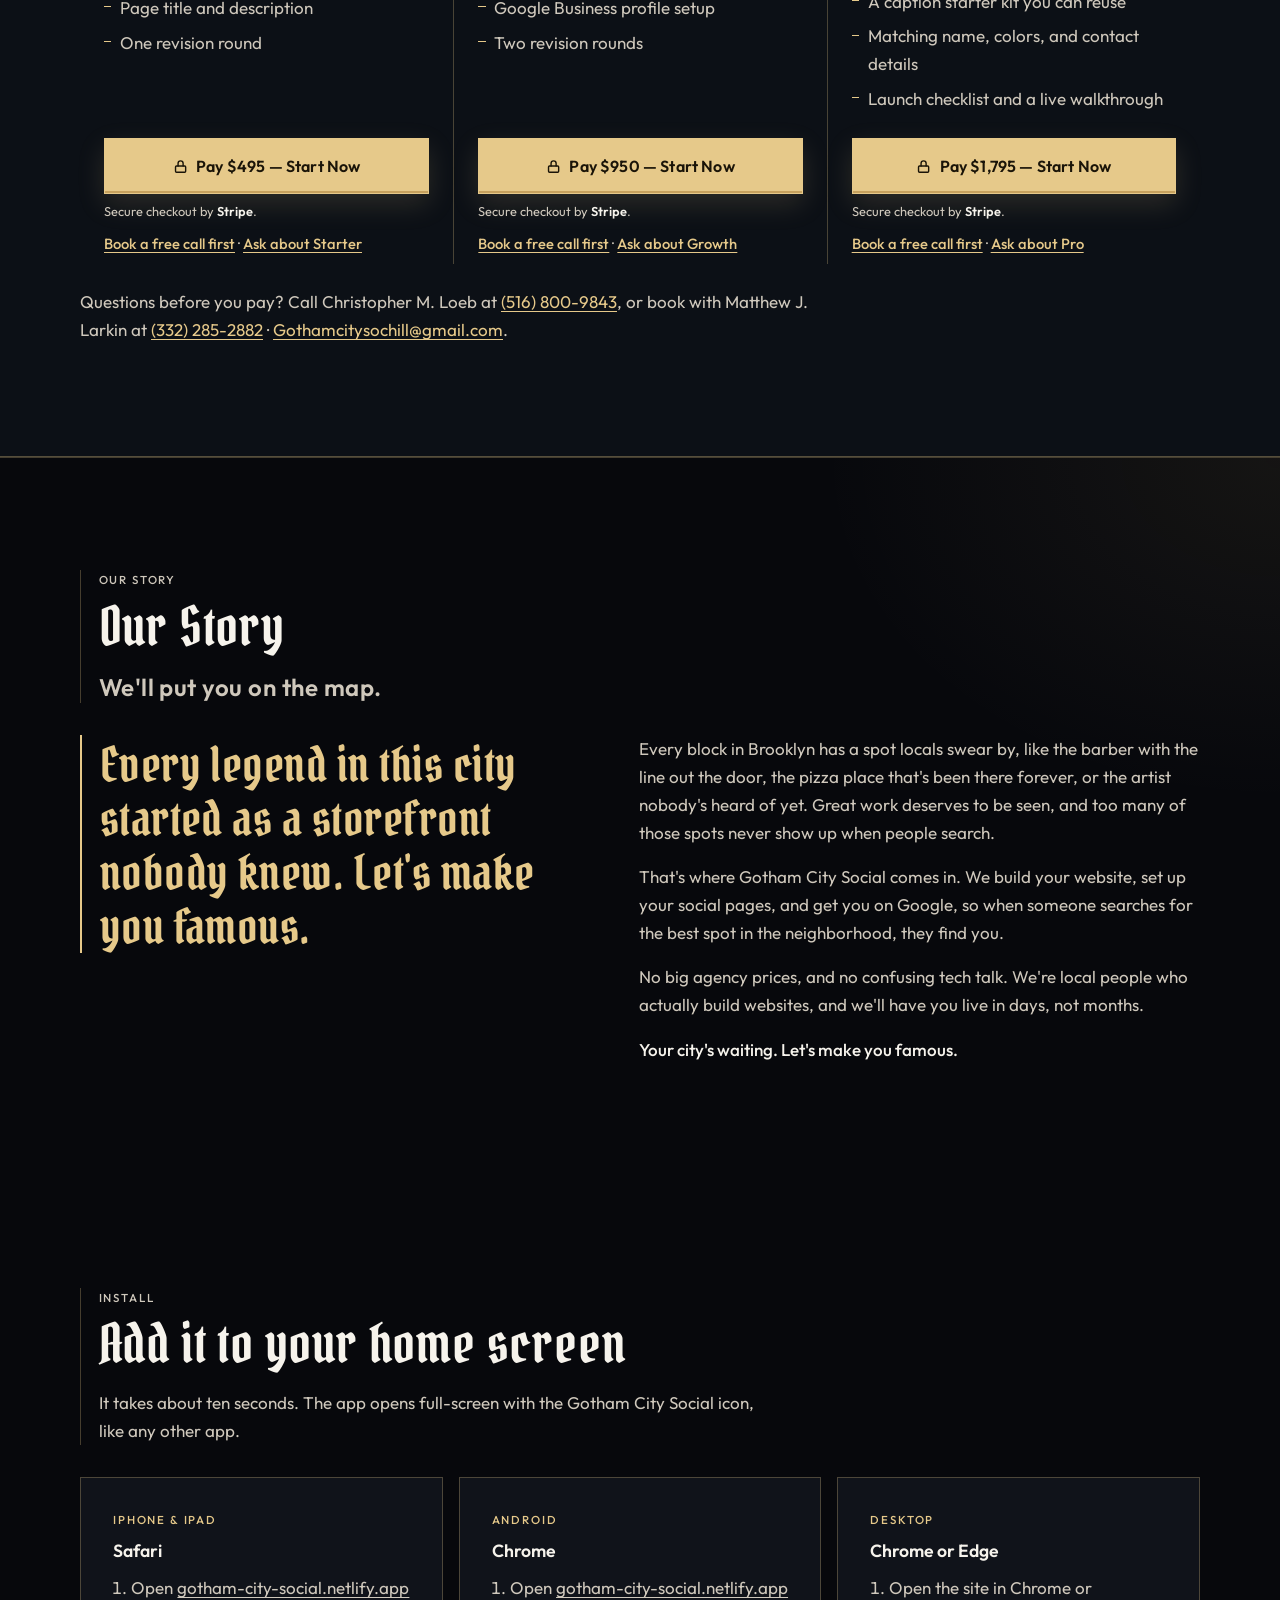
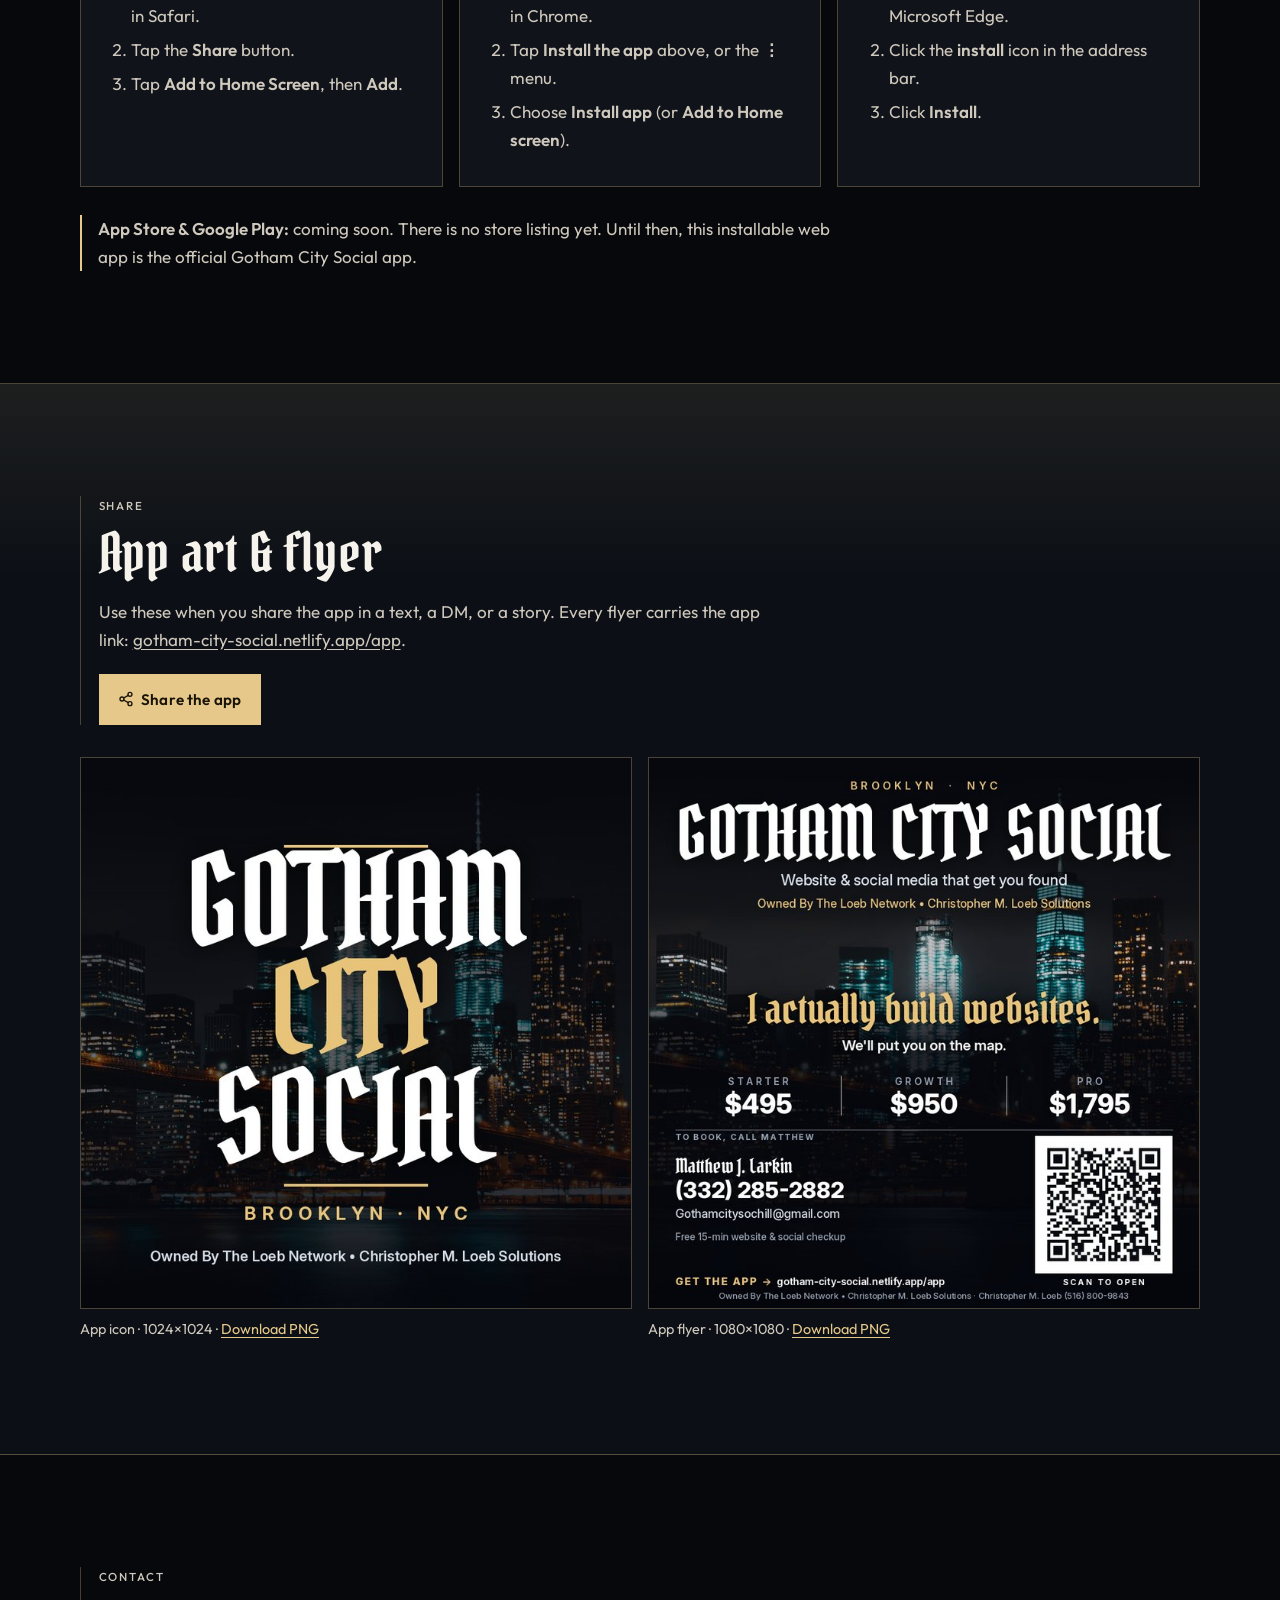
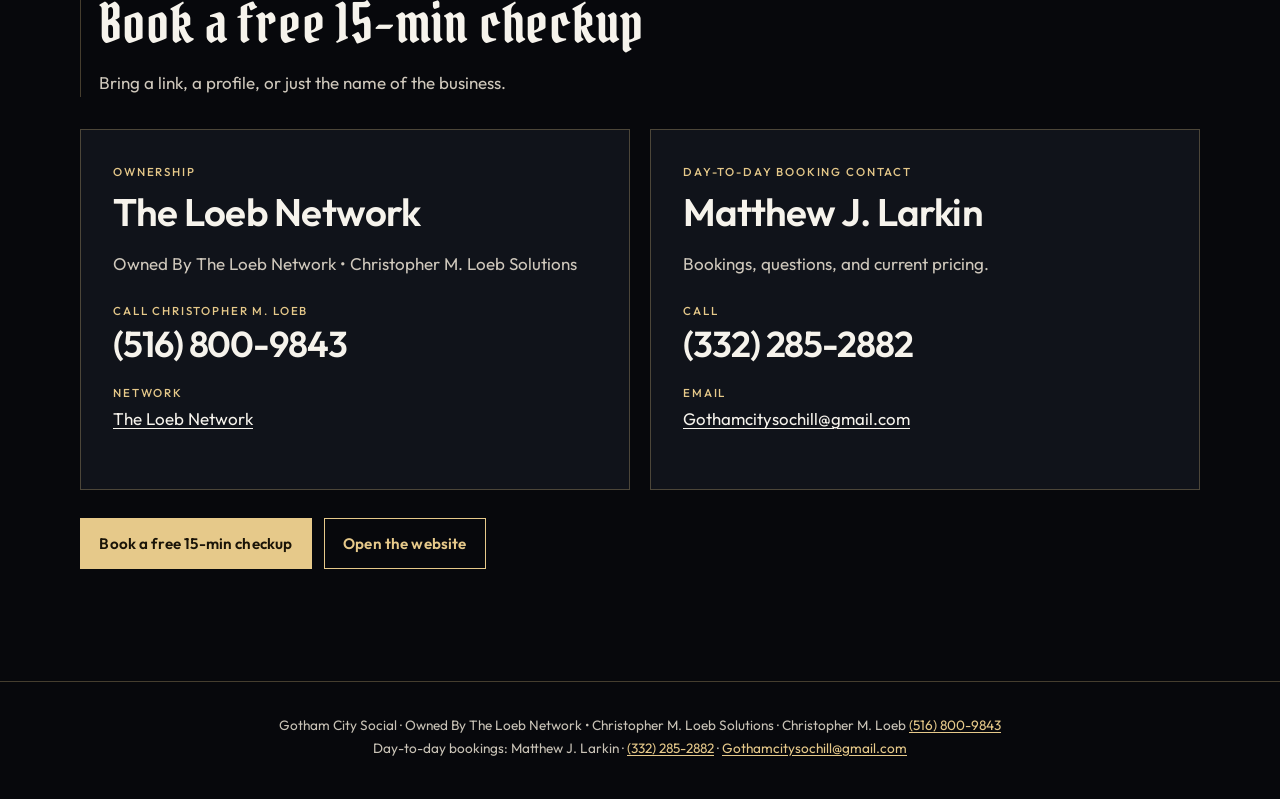
==== commit ea58ccdd: "Brand storyline: 'We'll put you on the map.' tagline + Our Story section on homepage and app; Story " ====
--- a/app/index.html
+++ b/app/index.html
@@ -59,6 +59,18 @@
         .app-art { order: -1; width: min(70%, 300px); }
       }
       @media (max-width: 520px) { .downloads { grid-template-columns: 1fr; } }
+      /* Brand storyline: tagline + Our Story */
+      .app-hero .map-tagline, .map-tagline { color: var(--gold); font-weight: 600; letter-spacing: 0.02em; font-size: clamp(1.15rem, 2.2vw, 1.5rem); line-height: 1.3; margin-top: 0.6rem; }
+      .story-section { border-top: 1px solid var(--line); background: radial-gradient(60% 80% at 100% 0%, #e6c98a10, transparent 60%), var(--bg); }
+      .story-grid { display: grid; gap: clamp(1.75rem, 4vw, 3.5rem); }
+      .story-quote { margin: 0; padding: 0.2rem 0 0 1.1rem; border-left: 2px solid var(--gold); }
+      .story-quote p { font-family: var(--font-quote); color: var(--gold); font-weight: 400; font-size: clamp(1.9rem, 4.2vw, 3rem); line-height: 1.12; letter-spacing: 0.01em; overflow-wrap: break-word; }
+      .story-body p { color: var(--muted); max-width: 62ch; }
+      .story-body p + p { margin-top: 1rem; }
+      .story-body p:last-child { color: var(--ink); font-weight: 500; }
+      .story-section .section-intro { position: static; }
+      @media (min-width: 900px) { .story-grid { grid-template-columns: 0.95fr 1.05fr; align-items: start; } }
+
 
       /* Share button + sheet */
       .btn-share { gap: 0.45rem; }
@@ -151,6 +163,7 @@
             <p class="kicker">The Gotham City Social app · Brooklyn · NYC</p>
             <h1 id="app-title">Get the app</h1>
             <p class="tagline">Gotham City Social — website &amp; social that get you found.</p>
+            <p class="map-tagline">We'll put you on the map.</p>
             <p class="pitch">
               Put Gotham City Social on your home screen. One tap opens the packages, sample sites, and a direct line
               to book your free 15-minute website &amp; social checkup. It installs straight from this site — no store
@@ -268,6 +281,27 @@
         </div>
       </section>
 
+      <section class="section story-section" id="story" aria-labelledby="story-title">
+        <div class="wrap">
+          <div class="section-intro">
+            <p class="index">Our Story</p>
+            <h2 id="story-title">Our Story</h2>
+            <p class="map-tagline">We'll put you on the map.</p>
+          </div>
+          <div class="story-grid" style="margin-top:2rem">
+            <blockquote class="story-quote">
+              <p>Every legend in this city started as a storefront nobody knew. Let's make you famous.</p>
+            </blockquote>
+            <div class="story-body">
+              <p>Every block in Brooklyn has a spot locals swear by, like the barber with the line out the door, the pizza place that's been there forever, or the artist nobody's heard of yet. Great work deserves to be seen, and too many of those spots never show up when people search.</p>
+              <p>That's where Gotham City Social comes in. We build your website, set up your social pages, and get you on Google, so when someone searches for the best spot in the neighborhood, they find you.</p>
+              <p>No big agency prices, and no confusing tech talk. We're local people who actually build websites, and we'll have you live in days, not months.</p>
+              <p>Your city's waiting. Let's make you famous.</p>
+            </div>
+          </div>
+        </div>
+      </section>
+
       <section class="section" id="install" aria-labelledby="install-title">
         <div class="wrap">
           <div class="section-intro">
@@ -334,10 +368,10 @@
                 <a href="../assets/app/GothamCitySocial_App_1024.png" download>Download PNG</a></figcaption>
             </figure>
             <figure>
-              <img src="../assets/app/app-poster-720.jpg?v=3" width="720" height="720" loading="lazy"
-                alt="Gotham City Social flyer: I actually build websites. Starter $495, Growth $950, Pro $1,795. To book, call Matthew J. Larkin at (332) 285-2882. QR code to the website, and GET THE APP → gotham-city-social.netlify.app/app. Owned By The Loeb Network • Christopher M. Loeb Solutions." />
+              <img src="../assets/app/app-poster-720.jpg?v=4" width="720" height="720" loading="lazy"
+                alt="Gotham City Social flyer: I actually build websites. We'll put you on the map. Starter $495, Growth $950, Pro $1,795. To book, call Matthew J. Larkin at (332) 285-2882. QR code to the website, and GET THE APP → gotham-city-social.netlify.app/app. Owned By The Loeb Network • Christopher M. Loeb Solutions." />
               <figcaption>App flyer · 1080×1080 ·
-                <a href="../assets/app/GothamCitySocial_App_1080.png" download>Download PNG</a></figcaption>
+                <a href="../assets/app/GothamCitySocial_App_1080.png?v=4" download>Download PNG</a></figcaption>
             </figure>
           </div>
         </div>
